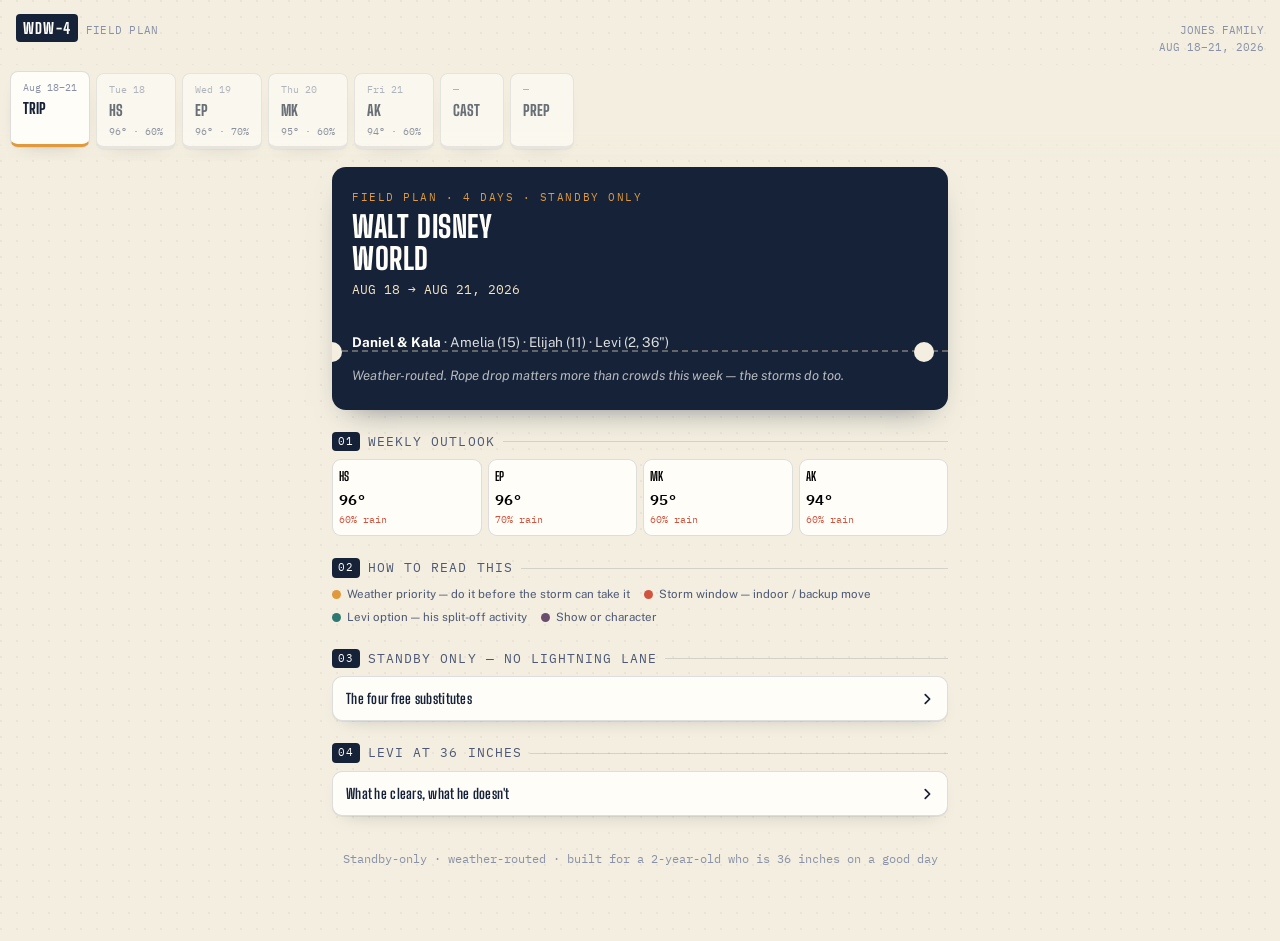
==== wdw-field-plan.html @ c7999f52 "Add Jones family WDW field plan page Standalone, weather-routed touring guide for the Aug 18-21 trip" ====
<!DOCTYPE html>
<html lang="en">
<head>
<meta charset="UTF-8">
<meta name="viewport" content="width=device-width, initial-scale=1.0">
<title>Jones Family · WDW Field Plan</title>
<link rel="preconnect" href="https://fonts.googleapis.com">
<link rel="preconnect" href="https://fonts.gstatic.com" crossorigin>
<link href="https://fonts.googleapis.com/css2?family=Big+Shoulders+Display:wght@600;700;800&family=Public+Sans:wght@400;500;600;700&family=IBM+Plex+Mono:wght@400;500;600&display=swap" rel="stylesheet">
<style>
  :root{
    --ink:#152238;
    --ink-soft:#4C5876;
    --ink-faint:#8891A8;
    --paper:#F3EEDF;
    --paper-card:#FFFDF8;
    --paper-deep:#E9E1CC;
    --line: rgba(21,34,56,0.14);
    --gold:#E0993D;
    --gold-soft:#F6E4C2;
    --coral:#D0533D;
    --coral-soft:#F5DAD2;
    --teal:#2E7873;
    --teal-soft:#D7E8E4;
    --plum:#6A4C6E;
    --plum-soft:#E7DCE7;
    --radius: 10px;
    --shadow: 0 1px 0 rgba(21,34,56,0.06), 0 8px 20px -14px rgba(21,34,56,0.35);
  }
  *{box-sizing:border-box;}
  html{-webkit-text-size-adjust:100%;}
  body{
    margin:0;
    background:
      radial-gradient(circle at 1px 1px, rgba(21,34,56,0.05) 1px, transparent 0) 0 0/16px 16px,
      var(--paper);
    color:var(--ink);
    font-family:'Public Sans', system-ui, sans-serif;
    line-height:1.5;
    padding-bottom:64px;
  }
  h1,h2,h3,.display{
    font-family:'Big Shoulders Display', system-ui, sans-serif;
    text-transform:uppercase;
    letter-spacing:0.02em;
    font-weight:800;
    color:var(--ink);
    margin:0;
  }
  .mono{ font-family:'IBM Plex Mono', ui-monospace, monospace; }
  a{ color:inherit; }
  button{ font-family:inherit; }
  ::selection{ background:var(--gold-soft); }
  :focus-visible{ outline:3px solid var(--gold); outline-offset:2px; }

  /* ── Top bar / brand ─────────────────────────────────────────── */
  .topbar{
    padding:14px 16px 10px;
    display:flex;
    align-items:baseline;
    justify-content:space-between;
    gap:8px;
  }
  .brand{ display:flex; align-items:baseline; gap:8px; }
  .brand .mark{
    font-family:'Big Shoulders Display';
    font-weight:800;
    font-size:15px;
    letter-spacing:0.08em;
    background:var(--ink);
    color:var(--paper-card);
    padding:3px 7px 2px;
    border-radius:4px;
  }
  .brand .sub{ font-size:11px; color:var(--ink-faint); font-family:'IBM Plex Mono'; letter-spacing:0.02em;}
  .clock{ font-family:'IBM Plex Mono'; font-size:11px; color:var(--ink-faint); text-align:right; }

  /* ── Day tab nav ──────────────────────────────────────────────── */
  nav.tabs{
    position:sticky; top:0; z-index:40;
    display:flex; gap:6px; overflow-x:auto;
    padding:8px 10px 12px;
    background:linear-gradient(var(--paper) 70%, transparent);
    -ms-overflow-style:none; scrollbar-width:none;
  }
  nav.tabs::-webkit-scrollbar{ display:none; }
  .stub{
    flex:0 0 auto;
    display:flex; flex-direction:column; align-items:flex-start; gap:2px;
    padding:8px 12px 7px;
    background:var(--paper-card);
    border:1px solid var(--line);
    border-bottom:3px solid var(--line);
    border-radius:8px;
    cursor:pointer;
    min-width:64px;
    box-shadow:var(--shadow);
    transition:transform .15s ease, border-color .15s ease;
  }
  .stub .d{ font-family:'IBM Plex Mono'; font-size:10px; color:var(--ink-faint); }
  .stub .p{ font-family:'Big Shoulders Display'; font-weight:800; font-size:15px; letter-spacing:0.01em; }
  .stub[data-active="true"]{ border-bottom-color:var(--gold); transform:translateY(-2px); }
  .stub[data-active="true"] .p{ color:var(--ink); }
  .stub:not([data-active="true"]){ opacity:0.62; }
  .stub .tempchip{ font-family:'IBM Plex Mono'; font-size:9.5px; color:var(--ink-soft); margin-top:1px;}

  main{ max-width:640px; margin:0 auto; padding:0 12px; }

  /* ── Trip pass (overview hero) ───────────────────────────────── */
  .pass{
    position:relative;
    background:var(--ink);
    color:var(--paper-card);
    border-radius:14px;
    padding:22px 20px 24px;
    margin:6px 0 18px;
    overflow:hidden;
    box-shadow:0 14px 30px -18px rgba(21,34,56,0.6);
  }
  .pass::before{
    content:"";
    position:absolute; left:0; right:0; bottom:58px;
    border-top:2px dashed rgba(246,228,194,0.35);
  }
  .pass::after{
    content:"";
    position:absolute; left:-10px; bottom:48px; width:20px; height:20px;
    background:var(--paper); border-radius:50%;
    box-shadow: 592px 0 0 var(--paper);
  }
  .pass .eyebrow{ font-family:'IBM Plex Mono'; font-size:11px; letter-spacing:0.14em; color:var(--gold); margin-bottom:6px;}
  .pass h1{ color:var(--paper-card); font-size:30px; line-height:1.05; }
  .pass .dates{ font-family:'IBM Plex Mono'; color:var(--gold-soft); font-size:13px; margin-top:6px;}
  .pass .party{ margin-top:16px; padding-top:16px; font-size:13.5px; color:rgba(255,253,248,0.86); }
  .pass .party b{ color:var(--paper-card); }
  .pass .tagline{ margin-top:14px; font-size:13px; color:rgba(255,253,248,0.7); font-style:italic; }

  /* ── Weekly outlook strip ────────────────────────────────────── */
  .outlook{ display:grid; grid-template-columns:repeat(4,1fr); gap:6px; margin-bottom:20px; }
  .outlook button{
    background:var(--paper-card); border:1px solid var(--line); border-radius:9px;
    padding:9px 6px; text-align:left; cursor:pointer;
  }
  .outlook .p{ font-family:'Big Shoulders Display'; font-weight:700; font-size:12.5px;}
  .outlook .t{ font-family:'IBM Plex Mono'; font-size:15px; font-weight:600; margin-top:3px;}
  .outlook .r{ font-family:'IBM Plex Mono'; font-size:10px; color:var(--coral); margin-top:1px;}

  /* ── Section headers ─────────────────────────────────────────── */
  .section-title{
    display:flex; align-items:center; gap:8px;
    font-size:13px; letter-spacing:0.08em; color:var(--ink-soft);
    margin:22px 0 8px; font-family:'IBM Plex Mono'; text-transform:uppercase;
  }
  .section-title .idx{ background:var(--ink); color:var(--paper-card); border-radius:4px; padding:2px 6px; font-size:10.5px; }
  .section-title::after{ content:""; flex:1; border-top:1px solid var(--line); }

  /* ── Legend ───────────────────────────────────────────────────── */
  .legend{ display:flex; flex-wrap:wrap; gap:6px 14px; margin-bottom:6px; }
  .legend .item{ display:flex; align-items:center; gap:6px; font-size:11.5px; color:var(--ink-soft); }
  .legend .dot{ width:9px; height:9px; border-radius:50%; flex:0 0 auto; }

  /* ── Conditions board (signature element) ────────────────────── */
  .board{
    background:var(--ink);
    color:var(--paper-card);
    border-radius:12px;
    padding:14px 16px 16px;
    margin-bottom:18px;
    position:relative;
  }
  .board .tag{
    position:absolute; top:-9px; left:14px;
    background:var(--gold); color:var(--ink);
    font-family:'IBM Plex Mono'; font-size:10px; font-weight:600;
    padding:2px 8px; border-radius:4px; letter-spacing:0.06em;
  }
  .board-grid{ display:grid; grid-template-columns:repeat(2,1fr); gap:10px 14px; margin-top:8px;}
  .board-grid .cell .k{ font-family:'IBM Plex Mono'; font-size:9.5px; color:rgba(246,228,194,0.65); letter-spacing:0.08em; text-transform:uppercase;}
  .board-grid .cell .v{ font-family:'IBM Plex Mono'; font-size:16px; font-weight:600; margin-top:2px; color:var(--paper-card);}
  .board-note{ margin-top:12px; padding-top:10px; border-top:1px dashed rgba(246,228,194,0.25); font-size:12.5px; color:rgba(255,253,248,0.82); line-height:1.5;}
  .board-note b{ color:var(--gold-soft); }

  /* ── Timeline ─────────────────────────────────────────────────── */
  .timeline{ position:relative; padding-left:20px; margin-bottom:8px; }
  .timeline::before{ content:""; position:absolute; left:5px; top:6px; bottom:6px; width:2px; background:var(--line); }
  .tl-item{ position:relative; margin-bottom:10px; }
  .tl-item::before{
    content:""; position:absolute; left:-20px; top:14px; width:9px; height:9px;
    border-radius:50%; background:var(--paper-card); border:2px solid var(--ink-faint);
  }
  .tl-item[data-tag="weather"]::before{ border-color:var(--gold); }
  .tl-item[data-tag="storm"]::before{ border-color:var(--coral); }
  .tl-item[data-tag="levi"]::before{ border-color:var(--teal); }
  .tl-item[data-tag="show"]::before{ border-color:var(--plum); }

  details.card{
    background:var(--paper-card); border:1px solid var(--line); border-radius:10px;
    box-shadow:var(--shadow);
  }
  details.card summary{
    list-style:none; cursor:pointer; padding:10px 12px;
    display:flex; align-items:flex-start; gap:10px;
  }
  details.card summary::-webkit-details-marker{ display:none; }
  .tl-time{ font-family:'IBM Plex Mono'; font-size:12px; font-weight:600; color:var(--ink-soft); flex:0 0 auto; padding-top:1px; min-width:46px;}
  .tl-body{ flex:1; min-width:0; }
  .tl-title{ font-size:14px; font-weight:700; color:var(--ink); }
  .tl-tags{ display:flex; gap:5px; margin-top:5px; flex-wrap:wrap; }
  .chip{
    font-family:'IBM Plex Mono'; font-size:9.5px; letter-spacing:0.03em;
    padding:2px 6px; border-radius:4px; font-weight:600; white-space:nowrap;
  }
  .chip.weather{ background:var(--gold-soft); color:#8A5A16; }
  .chip.storm{ background:var(--coral-soft); color:#8C3423; }
  .chip.levi{ background:var(--teal-soft); color:#1D4E4A; }
  .chip.show{ background:var(--plum-soft); color:#4A354D; }
  .chip.meal{ background:var(--paper-deep); color:var(--ink-soft); }
  .chip.break{ background:var(--ink); color:var(--paper-card); }
  .chevron{ flex:0 0 auto; color:var(--ink-faint); transition:transform .18s ease; margin-top:2px;}
  details[open] .chevron{ transform:rotate(90deg); }
  .tl-detail{ padding:0 14px 14px 68px; font-size:13px; color:var(--ink-soft); line-height:1.55; }
  .tl-detail b{ color:var(--ink); }

  /* ── Accordion (reference sections) ──────────────────────────── */
  details.folder{
    background:var(--paper-card); border:1px solid var(--line); border-radius:10px;
    margin-bottom:8px; box-shadow:var(--shadow);
  }
  details.folder > summary{
    list-style:none; cursor:pointer; padding:11px 13px;
    display:flex; align-items:center; justify-content:space-between; gap:8px;
    font-family:'Big Shoulders Display'; font-weight:700; font-size:14px; letter-spacing:0.02em;
  }
  details.folder > summary::-webkit-details-marker{ display:none; }
  details.folder .inner{ padding:0 14px 14px; font-size:13px; color:var(--ink-soft); }
  details.folder .inner p{ margin:0 0 8px; }
  details.folder .inner ul{ margin:0 0 4px; padding-left:18px; }
  details.folder .inner li{ margin-bottom:6px; }
  details.folder .inner li b{ color:var(--ink); }

  .row-card{
    border-top:1px solid var(--line); padding:9px 0; font-size:13px;
  }
  .row-card:first-child{ border-top:none; padding-top:2px; }
  .row-card .k{ font-family:'IBM Plex Mono'; font-size:10.5px; color:var(--ink-faint); text-transform:uppercase; letter-spacing:0.04em;}
  .row-card .v{ margin-top:2px; color:var(--ink-soft); line-height:1.5;}
  .row-card .v b{ color:var(--ink); }

  /* ── Ride priority pills ─────────────────────────────────────── */
  .pill-list{ display:flex; flex-direction:column; gap:6px; }
  .pill{
    display:flex; gap:8px; align-items:flex-start;
    background:var(--paper); border-radius:8px; padding:8px 10px; font-size:12.5px; color:var(--ink-soft);
  }
  .pill .num{ font-family:'IBM Plex Mono'; font-weight:700; color:var(--ink-faint); }
  .pill b{ color:var(--ink); }

  /* ── Buttons / misc ──────────────────────────────────────────── */
  .btn-reset{
    font-family:'IBM Plex Mono'; font-size:11px; color:var(--ink-soft);
    background:none; border:1px solid var(--line); border-radius:6px; padding:5px 9px; cursor:pointer;
  }
  .btn-reset:hover{ border-color:var(--ink-faint); }

  /* ── Packing checklist ───────────────────────────────────────── */
  .pack-cat{ margin-bottom:14px; }
  .pack-cat h3{ font-size:13px; color:var(--ink-soft); font-weight:700; letter-spacing:0.03em; margin-bottom:6px; }
  .pack-item{
    display:flex; align-items:flex-start; gap:10px; padding:8px 4px;
    border-bottom:1px solid var(--line); cursor:pointer; user-select:none;
  }
  .pack-item:last-child{ border-bottom:none; }
  .pack-item .box{
    flex:0 0 auto; width:19px; height:19px; border-radius:5px; margin-top:1px;
    border:2px solid var(--ink-faint); display:flex; align-items:center; justify-content:center;
    transition:background .15s ease, border-color .15s ease, transform .15s ease;
  }
  .pack-item.checked .box{ background:var(--teal); border-color:var(--teal); transform:scale(1.05); }
  .pack-item .box svg{ opacity:0; transform:scale(0.5); transition:opacity .12s ease, transform .12s ease; }
  .pack-item.checked .box svg{ opacity:1; transform:scale(1); }
  .pack-item .label{ font-size:13.5px; color:var(--ink-soft); line-height:1.4; }
  .pack-item.checked .label{ color:var(--ink-faint); text-decoration:line-through; }
  .pack-progress{
    display:flex; align-items:center; justify-content:space-between;
    margin-bottom:14px; font-family:'IBM Plex Mono'; font-size:11.5px; color:var(--ink-soft);
  }
  .bar{ flex:1; height:6px; background:var(--paper-deep); border-radius:3px; margin:0 10px; overflow:hidden;}
  .bar > i{ display:block; height:100%; background:var(--teal); transition:width .3s ease; }

  /* height chart */
  .hgrid{ display:flex; flex-direction:column; gap:6px; margin-bottom:6px; }
  .hrow{ display:flex; gap:10px; align-items:flex-start; background:var(--paper); border-radius:8px; padding:8px 10px; }
  .hrow .h{ font-family:'IBM Plex Mono'; font-weight:700; font-size:13px; color:var(--ink); min-width:34px; }
  .hrow.clear .h{ color:var(--teal); }
  .hrow .r{ font-size:12px; color:var(--ink-soft); line-height:1.5; }

  footer{ text-align:center; padding:26px 20px 10px; color:var(--ink-faint); font-size:11.5px; font-family:'IBM Plex Mono'; }

  @media (prefers-reduced-motion: reduce){
    *{ animation-duration:0.01ms !important; transition-duration:0.01ms !important; }
  }
  .fade-in{ animation:fadeIn .35s ease both; }
  @keyframes fadeIn{ from{opacity:0; transform:translateY(6px);} to{opacity:1; transform:translateY(0);} }
</style>
</head>
<body>

<div class="topbar">
  <div class="brand">
    <span class="mark">WDW-4</span>
    <span class="sub">FIELD PLAN</span>
  </div>
  <div class="clock">JONES FAMILY<br>AUG 18–21, 2026</div>
</div>

<nav class="tabs" id="tabs"></nav>

<main id="main"></main>

<footer>Standby-only · weather-routed · built for a 2-year-old who is 36 inches on a good day</footer>

<script>
/* ══════════════════════════════════════════════════════════════════════
   ICONS
   ══════════════════════════════════════════════════════════════════════ */
const ICON = {
  check: `<svg width="12" height="12" viewBox="0 0 12 12" fill="none"><path d="M2 6.2L4.8 9L10 3" stroke="#FFFDF8" stroke-width="2" stroke-linecap="round" stroke-linejoin="round"/></svg>`,
  chev: `<svg width="14" height="14" viewBox="0 0 16 16" fill="none"><path d="M6 3l5 5-5 5" stroke="currentColor" stroke-width="2" stroke-linecap="round" stroke-linejoin="round"/></svg>`,
  plus: `<svg width="14" height="14" viewBox="0 0 16 16" fill="none"><path d="M8 3v10M3 8h10" stroke="currentColor" stroke-width="2" stroke-linecap="round"/></svg>`,
};

/* ══════════════════════════════════════════════════════════════════════
   DATA
   ══════════════════════════════════════════════════════════════════════ */
const DAYS = [
  {
    key:"tue", park:"Hollywood Studios", date:"Tue Aug 18", short:"HS",
    high:96, rain:60, stormNote:"Storms likely after 11 AM", eveningNote:"Storms likely before 11 PM — Fantasmic! at real risk",
    gates:"8:30 Early Entry · 9:00 Open", closeShow:"WWoA 9:00 PM · Fantasmic (late) 10:30 PM",
    boardNote:"Slinky Dog Dash is the only major ride here that closes for lightning. Rise of the Resistance is indoor and can wait. That's why the order below is inverted from the usual advice.",
    timeline:[
      {t:"7:45", title:"Depart for the park", tag:"logistics", d:"Target arrival 8:15. Sunscreen on Levi, stroller rain cover ON, ponchos ×5, frozen water bottles, portable charger."},
      {t:"8:30", title:"Rope drop: Slinky Dog Dash", tag:"weather", d:"<b>Weather priority.</b> The only major HS ride that closes for lightning, and storms start at 11. Bank it first. 38\" req — Levi is 36\", so Rider Switch."},
      {t:"9:00", title:"Rise of the Resistance", tag:"show", d:"Fully indoor, storm-proof — exactly why it's second today, not first. Levi crew: Buzz Lightyear meet near the Toy Story Land entrance, then Toy Story Mania (no height req, Levi rides)."},
      {t:"9:45", title:"Millennium Falcon: Smugglers Run", tag:"show", d:"Indoor, whole family, interactive. Rider Switch as needed."},
      {t:"10:30", title:"Last dry window — go outdoors", tag:"weather", d:"Alien Swirling Saucers for Levi (32\" — he clears it). Toy Story Land photos, Galaxy's Edge walk. Do the outdoor things now, before 11."},
      {t:"11:00", title:"Storm window opens — move indoors", tag:"storm", d:"Mickey & Minnie's Runaway Railway (indoor, no height req, great for Levi). Lunch at Docking Bay 7 — indoor A/C. Not Woody's Lunch Box, which is outdoor seating only."},
      {t:"12:15", title:"Tower of Terror or Star Tours", tag:"show", d:"Both fully indoor and storm-proof. 40\" req on Tower — Rider Switch for Levi."},
      {t:"12:45", title:"Midday break", tag:"break", d:"Resort, A/C, nap for Levi. Lands squarely in the storm peak and the ~108°F heat index window. Not optional."},
      {t:"3:00", title:"Frozen Sing-Along Celebration", tag:"show", d:"Indoor theater, 30 min, A/C. Perfect re-entry whether it's pouring or blazing."},
      {t:"3:40", title:"Walk to Sunset Boulevard", tag:"logistics", d:"Everything from here to Fantasmic lives on one street. No more backtracking today."},
      {t:"4:00", title:"Beauty and the Beast — Live on Stage", tag:"show", d:"Theater of the Stars, standby entrance on the right before Tower of Terror. 25 min, Broadway-scale. Arrive 15–20 min early for the covered lower level. <b>Open-air venue — cancels for weather</b>, doesn't run every day. Check app; Frozen Sing-Along is the backup."},
      {t:"4:30", title:"Tower of Terror + Rock 'n' Roller Coaster", tag:"show", d:"Sunset Blvd cluster, since you're standing on it. Levi crew: Red Carpet Dreams (Sorcerer Mickey & Minnie) or the Disney Jr. Zone."},
      {t:"5:30", title:"Disney Jr. Mickey Mouse Clubhouse Live!", tag:"levi", d:"Indoor, built for preschoolers. Seated and interactive, not a photo line — Levi's best character value of the whole trip."},
      {t:"6:15", title:"Dinner", tag:"meal", d:"ABC Commissary or Backlot Express — real indoor seating, broad menus."},
      {t:"7:10", title:"Disney Villains: Unfairly Ever After", tag:"show", d:"Sunset Showcase, past Rock 'n' Roller Coaster. 15–18 min, indoor, A/C, does NOT close for weather. Cruella, Hook, Maleficent live. Queue is open-air though — little shade. Not really a Levi show; dark and dramatic. One adult may walk him on Sunset Blvd instead."},
      {t:"7:30", title:"Free time / re-rides", tag:"logistics", d:"Sunset Blvd or back to Toy Story Land. If a storm passed through earlier, this is often the shortest wait window of the day."},
      {t:"8:35", title:"Stake out Chinese Theatre spot", tag:"logistics", d:"Hollywood Boulevard, in front of the facade. Disney Movie Magic, a shorter companion piece, often plays ~8:40 — if it's running, that's two shows for one wait."},
      {t:"9:00", title:"Wonderful World of Animation", tag:"show", d:"12-minute projection show across the Chinese Theatre facade — 90+ years of Disney and Pixar animation, opens and closes with Mickey. Disney schedules this slot as the alternative to catching the first Fantasmic show — that's the strategy tonight."},
      {t:"9:15", title:"Downtime on Hollywood Blvd", tag:"logistics", d:"Snack, restroom break, easy pace before the late show."},
      {t:"10:00", title:"Walk to the amphitheater", tag:"logistics", d:"Hollywood Hills Amphitheater. Find seats — center sections, a few rows back."},
      {t:"10:30", title:"Fantasmic! — late show", tag:"storm", d:"<b>Confirm this is actually on the schedule</b> when you check the app that morning — second Fantasmic shows have generally run Friday/Saturday only this time of year, and the 18th is a Tuesday. If only one show runs tonight, it's most likely at 9:00, overlapping WWoA — pick one if so. Villain scenes are dark and loud — hold Levi close. A 10:30 show puts you exiting past 11 PM."},
    ],
    rideBig:["Rise of the Resistance — the crown jewel, indoor","Slinky Dog Dash — 38\", go at rope drop","Tower of Terror — 40\", randomized drops","Rock 'n' Roller Coaster (Muppets) — 48\", inversions","Millennium Falcon — whole family, interactive"],
    rideLevi:["Runaway Railway — no height req, trackless","Toy Story Mania — no height req, shooting game","Alien Swirling Saucers — 32\", he clears it","Disney Jr. Live — built for preschoolers","Frozen Sing-Along — A/C, songs, all ages"],
    dining:[
      {meal:"Lunch",place:"Docking Bay 7",note:"Fried chicken Tip Yip — indoor A/C, storm-safe",price:"$13–18"},
      {meal:"Snack",place:"Ronto Roasters",note:"Ronto Wrap, warm pork in pita",price:"$10–12"},
      {meal:"Dinner",place:"ABC Commissary",note:"Buffalo chicken grilled cheese, tacos — indoor",price:"$11–16"},
    ],
    leviSplit:[
      {when:"8:30–9:00",big:"Slinky Dog Dash",levi:"Buzz Lightyear meet, Toy Story Land entrance — shortest wait of the day right now"},
      {when:"9:00–9:45",big:"Rise of the Resistance",levi:"Woody & Jessie, then Toy Story Mania — he rides this one himself"},
      {when:"12:15–12:45",big:"Tower of Terror",levi:"Red Carpet Dreams — Sorcerer Mickey & Minnie, indoor storm shelter"},
      {when:"5:30–6:15",big:"Free time / re-rides",levi:"Disney Jr. Live! — don't skip this one"},
    ],
    show:{name:"Wonderful World of Animation (9:00) + Fantasmic! late show (10:30)",loc:"Chinese Theatre facade, then Hollywood Hills Amphitheater off Sunset Blvd",detail:"WWoA: 12-minute projection show, no wait, arrive ~8:35. Fantasmic: 29-minute spectacular — water screens, boats, fireworks. Center sections, a few rows back. Some villain scenes are dark and loud — hold Levi close.",risk:"Confirm the 10:30 show is actually scheduled — second Fantasmic performances have generally run Friday/Saturday only this time of year, and the 18th is a Tuesday. If only one show runs, it's likely 9:00, overlapping WWoA."},
    indoor:["Rise of the Resistance, Tower of Terror, Rock 'n' Roller Coaster, Millennium Falcon, Runaway Railway, Toy Story Mania, Star Tours — all fully indoor","Frozen Sing-Along, Disney Jr. Live, Walt Disney Presents, Disney Villains: Unfairly Ever After — seated, A/C shows that don't cancel for weather","Docking Bay 7 and ABC Commissary have real indoor seating; Woody's Lunch Box and Ronto Roasters are outdoor only","What you lose: Slinky Dog Dash — which is exactly why it's first at rope drop"],
  },
  {
    key:"wed", park:"Epcot", date:"Wed Aug 19", short:"EP",
    high:96, rain:70, stormNote:"Storms likely after 8 AM — earliest onset of the week", eveningNote:"Storms mainly before 8 PM — decent odds Luminous runs",
    gates:"8:30 Early Entry · 9:00 Open", closeShow:"Luminous ~9:00 PM",
    boardNote:"Epcot is the best rain park at Disney World. Test Track is essentially the only ride that closes for lightning — everything else, including Guardians, keeps running.",
    timeline:[
      {t:"7:45", title:"Depart for Epcot", tag:"logistics", d:"Highest rain chance of the week (70%) and the earliest storm onset (8 AM). Check radar before you leave."},
      {t:"8:30", title:"Rope drop: Test Track", tag:"weather", d:"<b>Weather priority.</b> Nearly the only Epcot ride that closes for lightning, and storms can start at 8. Save it for later and you'll probably lose it. 40\" req — Rider Switch."},
      {t:"9:00", title:"Guardians of the Galaxy: Cosmic Rewind", tag:"show", d:"Indoor and storm-proof — why it's second. Standby only, so don't let it slip past 9:15; this is the one Epcot line that climbs steeply once the park fills. 42\" req, Rider Switch."},
      {t:"9:45", title:"Remy's Ratatouille Adventure", tag:"levi", d:"Indoor, no height req — Levi rides. Via the International Gateway path."},
      {t:"10:30", title:"Frozen Ever After", tag:"levi", d:"Norway Pavilion, indoor, no height req. Levi's must-do — lines build fast."},
      {t:"11:15", title:"Soarin' + Living with the Land", tag:"show", d:"Both in The Land pavilion — you're already sheltered. Soarin' is 40\", Rider Switch. Living with the Land is a usual walk-on."},
      {t:"12:00", title:"Lunch: Sunshine Seasons", tag:"meal", d:"Inside The Land pavilion. Indoor, A/C, best variety at Epcot, and you're already standing in it."},
      {t:"12:45", title:"Midday break", tag:"break", d:"Resort, A/C, nap for Levi."},
      {t:"3:00", title:"Storm-proof indoor circuit", tag:"storm", d:"The Seas with Nemo → Turtle Talk with Crush (Levi talks to Crush!) → Spaceship Earth → Figment. All indoor, low wait, A/C."},
      {t:"4:30", title:"World Showcase, played indoors", tag:"storm", d:"Mexico is a full indoor pyramid — genuine rain sanctuary. China, American Adventure and France pavilion films are each a seated, A/C 15–20 minutes. <b>Amelia:</b> Belle meets at the France pavilion, in her blue village dress — check app for times."},
      {t:"6:00", title:"Dinner", tag:"meal", d:"Regal Eagle Smokehouse (American Adventure) or Connections Eatery — both indoor A/C."},
      {t:"7:00", title:"Finish World Showcase", tag:"logistics", d:"Japan Pavilion kakigori (shaved ice) — the best hot-weather treat at Epcot. Storms should be clearing by now."},
      {t:"8:35", title:"Stake out Luminous spot", tag:"show", d:"Lagoon railing — only 20–25 min needed, the lagoon spreads crowds out. Best spots: between the two gift shops at the World Showcase entrance, Japan Pavilion waterfront, or the UK/France bridge."},
      {t:"9:00", title:"Luminous: The Symphony of Us", tag:"show", d:"Fireworks, fountains, lasers over the lagoon. Decent odds tonight — storms forecast mainly before 8 PM."},
    ],
    rideBig:["Guardians of the Galaxy: Cosmic Rewind — 42\", indoor coaster","Test Track — 40\", design & race your car","Soarin' — 40\", gentle and stunning"],
    rideLevi:["Remy's Ratatouille Adventure — no height req","Frozen Ever After — no height req, his must-do","Gran Fiesta Tour (Mexico) — slow boat, no height req","Spaceship Earth — slow, A/C, great reset ride","Turtle Talk with Crush — he gets to talk to Crush"],
    dining:[
      {meal:"Lunch",place:"Sunshine Seasons",note:"Rotisserie chicken, grain bowls, sushi — indoor A/C",price:"$11–16"},
      {meal:"Snack",place:"Les Halles Boulangerie",note:"Croissants, eclairs (France)",price:"$4–10"},
      {meal:"Dinner",place:"Regal Eagle Smokehouse",note:"BBQ, indoor A/C seating",price:"$13–18"},
      {meal:"Treat",place:"Japan Pavilion stand",note:"Kakigori shaved ice",price:"$6–8"},
    ],
    leviSplit:[
      {when:"8:30–9:45",big:"Test Track, then Guardians",levi:"Mickey & Friends at CommuniCore Hall — indoor, only if wait is under 20 min"},
      {when:"Rest of day",big:"Rides, World Showcase, food",levi:"Skip the rest — Epcot's character strength is princesses in the pavilions. Turtle Talk and Gran Fiesta Tour do more for him than a line."},
    ],
    show:{name:"Luminous: The Symphony of Us",loc:"World Showcase Lagoon",detail:"Fireworks, fountains, lasers, original score. Best spot is the lagoon railing between the two gift shops at the World Showcase entrance. Only 20–25 min early needed — lagoon is large, crowd spreads out much more than Magic Kingdom.",risk:"Moderate — storms forecast mainly before 8 PM, so odds favor a clean show."},
    indoor:["Guardians, Soarin', Frozen Ever After, Remy's, Spaceship Earth, Living with the Land, The Seas with Nemo, Gran Fiesta Tour — all storm-proof","The pavilion films (Impressions de France, Canada Far and Wide, Reflections of China, American Adventure) are 15–20 min, seated, A/C, rarely a wait","Turtle Talk with Crush is the single best indoor thing for a toddler here","Mexico's entire pavilion is indoors — boat ride, shops, restaurants under one roof","What you lose: Test Track — which is why it's first at rope drop"],
  },
  {
    key:"thu", park:"Magic Kingdom", date:"Thu Aug 20", short:"MK",
    high:95, rain:60, stormNote:"Storms likely after 2 PM — driest morning of the trip", eveningNote:"Storms mainly before 8 PM — good odds for fireworks",
    gates:"8:30 Early Entry · 9:00 Open", closeShow:"Happily Ever After 9:00 PM",
    boardNote:"Magic Kingdom loses more rides to lightning than any other park — about 7. Lucky alignment: this is also your driest morning. Front-load every outdoor ride before 2 PM.",
    timeline:[
      {t:"7:15", title:"Depart — earliest day", tag:"logistics", d:"Sneakers on Levi — Disney measures with shoes on, and Barnstormer is 35\" with only 1\" of margin for him. Grab free earplugs at City Hall on the way in."},
      {t:"8:30", title:"Seven Dwarfs Mine Train, then Peter Pan", tag:"weather", d:"Longest line in the park AND outdoor (closes in lightning) — highest-value 15 minutes of the trip. 38\" req, Rider Switch for Levi. Peter Pan immediately after saves 40–70 min later."},
      {t:"9:00", title:"Dumbo + The Barnstormer", tag:"weather", d:"At 36\", Levi clears Barnstormer — his first real roller coaster. Both close in lightning, so bank them now before the window shuts."},
      {t:"9:40", title:"Tiana's Bayou Adventure", tag:"weather", d:"Outdoor drop, frequently closes in storms. Do it dry."},
      {t:"10:20", title:"Big Thunder + Jungle Cruise", tag:"show", d:"40\" on Big Thunder — confirm it's operating. Jungle Cruise is whole-family, no height req."},
      {t:"11:10", title:"TRON + Space Mountain", tag:"show", d:"TRON rule: check the posted wait at 11. Under 40 min, ride now. Higher, defer to the post-storm window around 6:30 PM. 48\"/44\" — Rider Switch both."},
      {t:"12:10", title:"Lunch: Columbia Harbour House", tag:"meal", d:"Liberty Square — go upstairs. Indoor A/C, big windows, best counter service in the park."},
      {t:"12:45", title:"Midday break", tag:"break", d:"Resort, pool, nap. Note: the 3 PM parade may run as a Rainy Day Cavalcade — check the app before rushing back."},
      {t:"3:00", title:"Festival of Fantasy Parade", tag:"show", d:"Zero-queue character value — Mickey and friends for Levi, plus Belle, Rapunzel and Merida for Amelia, all in one pass. If it satisfies her, you've saved 90 minutes of princess lines."},
      {t:"3:30", title:"Storm window: indoor circuit", tag:"storm", d:"Haunted Mansion → Pirates → small world → Winnie the Pooh → Little Mermaid. All indoor, no height req — Levi rides all five. <b>Amelia:</b> Merida is at the Enchanted Glade Gazebo, Liberty Square, 2 min from Haunted Mansion — NOT Fairytale Garden, she moved. <b>Levi:</b> The Thotful Spot — Pooh and Tigger together, next door."},
      {t:"5:30", title:"Dinner", tag:"meal", d:"Cosmic Ray's Starlight Cafe (Tomorrowland, indoor) or Pinocchio Village Haus (Fantasyland, indoor)."},
      {t:"6:30", title:"Post-storm gold window", tag:"storm", d:"Waits crater once the rain clears. Best time to re-ride or finally catch TRON if you deferred it."},
      {t:"7:30", title:"Ice cream, then claim your spot", tag:"levi", d:"Plaza Ice Cream Parlor on Main Street, then into the Hub in front of Cinderella Castle."},
      {t:"9:00", title:"Happily Ever After", tag:"show", d:"The Hub for the full projection experience. Earplugs on Levi — finale exceeds 120 dB. Easier-exit option: near the train station at the park's front. Exit fast via Tomorrowland or Adventureland side paths."},
    ],
    rideBig:["Seven Dwarfs Mine Train — 38\", rope drop essential","TRON Lightcycle/Run — 48\", the tricky one without a pass","Space Mountain — 44\", classic","Big Thunder Mountain — 40\", if operating"],
    rideLevi:["The Barnstormer — 35\", HE CLEARS THIS, first coaster","Dumbo the Flying Elephant — no height req, his must-do","Peter Pan's Flight — no height req, long lines all day","it's a small world — no height req, calm reset","Winnie the Pooh — no height req","Little Mermaid — no height req","Jungle Cruise — no height req, whole family"],
    dining:[
      {meal:"Lunch",place:"Columbia Harbour House",note:"Clam chowder, lobster roll — go upstairs, indoor A/C",price:"$12–17"},
      {meal:"Dinner",place:"Cosmic Ray's Starlight Cafe",note:"Large indoor seating, huge menu",price:"$11–15"},
      {meal:"Treat",place:"Plaza Ice Cream Parlor",note:"Sundaes on Main Street — pre-fireworks tradition",price:"$6–9"},
    ],
    leviSplit:[
      {when:"8:30–9:00",big:"Seven Dwarfs at Early Entry",levi:"Peter Pan's Flight with the other adult — save meets for the afternoon"},
      {when:"11:10–12:10",big:"TRON + Space Mountain",levi:"Pete's Silly Sideshow — Donald, Daisy, Goofy, Minnie in one building (confirm it's open, has been slated for refurb)"},
      {when:"3:00 PM",big:"Everyone together",levi:"Festival of Fantasy Parade — a dozen characters, zero queue"},
      {when:"3:30–5:00",big:"Indoor storm circuit",levi:"The Thotful Spot — Pooh & Tigger together, right beside the ride you're already riding"},
    ],
    show:{name:"Happily Ever After",loc:"The Hub, in front of Cinderella Castle",detail:"18-minute fireworks + projection spectacular. The Hub gives the full castle-filling view. Arrive 45–60 min early. Foam earplugs free at City Hall — grab them in the morning.",risk:"Low-moderate — driest morning of the trip and storms forecast mainly before 8 PM tonight."},
    indoor:["Haunted Mansion, Pirates, Peter Pan, small world, Winnie the Pooh, Little Mermaid, Space Mountain, Buzz Lightyear — all storm-proof; TRON usually keeps running too","Mickey's PhilharMagic, Enchanted Tales with Belle, Monsters Inc. Laugh Floor, Country Bears, Carousel of Progress — seated indoor shows","Columbia Harbour House (go upstairs), Cosmic Ray's, Pinocchio Village Haus — real indoor A/C seating","What you lose after 2 PM: Seven Dwarfs, Big Thunder, Dumbo, Barnstormer, often Tiana's — all scheduled before 2 for exactly that reason"],
  },
  {
    key:"fri", park:"Animal Kingdom", date:"Fri Aug 21", short:"AK",
    high:94, rain:60, stormNote:"Storms likely — no clear dry window given", eveningNote:"Storms likely into the night",
    gates:"8:30 Early Entry · 9:00 Open", closeShow:"Tree of Life Awakenings at dusk (check close time)",
    boardNote:"Your hardest weather day. No clean dry window, and Animal Kingdom has the thinnest indoor bench of any park. Go in with backups already picked.",
    timeline:[
      {t:"7:15", title:"Depart — check closing time first", tag:"logistics", d:"AK's close varies 6–8 PM in August. Tree of Life Awakenings only runs after dark — if the park closes at 6, you'll miss it and should reshuffle the evening."},
      {t:"8:30", title:"Kilimanjaro Safaris first", tag:"weather", d:"Animals are genuinely active only in the early cool. This is the one thing you can't replicate later. Stroller rolls right through the queue."},
      {t:"9:15", title:"Avatar: Flight of Passage", tag:"weather", d:"Moved to the morning because you're standby-only — the longest line at AK and it climbs all day. 44\" req, Rider Switch. Levi rides Na'vi River Journey this afternoon instead."},
      {t:"10:00", title:"Gorilla Falls Exploration Trail", tag:"levi", d:"Outdoor walking trail, no wait, animals still active."},
      {t:"10:40", title:"Expedition Everest + Kali River Rapids", tag:"weather", d:"The only two AK rides that close for lightning. Do them now. Kali soaks you — today that's a feature."},
      {t:"11:40", title:"Maharajah Jungle Trek", tag:"levi", d:"Tigers, bats, exotic birds. Outdoor trail, no wait, easy pace."},
      {t:"11:45", title:"Lunch: Satu'li Canteen", tag:"meal", d:"Pandora, indoor A/C, customizable bowls. Flame Tree Barbecue is outdoor-only — a poor pick in a downpour."},
      {t:"12:30", title:"Midday break", tag:"break", d:"Resort, A/C, nap for Levi."},
      {t:"3:00", title:"Na'vi River Journey", tag:"storm", d:"Indoor, storm-proof, no height req — Levi rides. Held for the afternoon since Flight of Passage moved to morning."},
      {t:"3:55", title:"Festival of the Lion King", tag:"storm", d:"Harambe Theatre, behind Tusker House toward Pandora. 30-min indoor spectacle, your best storm shelter today. <b>Seat tip:</b> between the warthog and lion sections. Outer queue is uncovered — arrive 15–20 min early for the covered part."},
      {t:"4:50", title:"It's Tough to Be a Bug!", tag:"show", d:"Inside Tree of Life. 8 min, indoor 3D. Some effects may startle young kids — keep Levi close."},
      {t:"5:15", title:"Dinner", tag:"meal", d:"Satu'li Canteen again, or Pizzafari — both indoor A/C."},
      {t:"6:15", title:"Rafiki's Planet Watch + Bluey's Wild World", tag:"levi", d:"Train to indoor Conservation Station. Bluey's Wild World play space — for a 2-year-old, may land harder than any character line all week."},
      {t:"8:00", title:"Tree of Life Awakenings", tag:"show", d:"Discovery Island, in front of the Tree. Runs every 10 min until close — nothing to stake out. Light rain won't stop it. Find animals carved into the trunk with Levi while you wait — there are 325."},
    ],
    rideBig:["Avatar: Flight of Passage — 44\", the standout of the trip","Expedition Everest — 44\", thrilling backward coaster","Kali River Rapids — 38\", soaks you (bring the bag)"],
    rideLevi:["Na'vi River Journey — no height req, calm and beautiful","Kilimanjaro Safaris — no height req, stroller-friendly queue","Gorilla Falls Trail — no wait, free-roaming","Maharajah Jungle Trek — no wait, tigers and birds","Bluey's Wild World — play space, not a queue"],
    dining:[
      {meal:"Lunch",place:"Satu'li Canteen",note:"Customizable bowls — indoor A/C, best food at AK",price:"$14–19"},
      {meal:"Snack",place:"Harambe Market",note:"Grilled corn, chicken skewers — hidden gem",price:"$10–14"},
      {meal:"Dinner",place:"Pizzafari",note:"Indoor A/C, discovery island",price:"$12–16"},
    ],
    leviSplit:[
      {when:"10:40–11:40",big:"Everest + Kali River Rapids",levi:"Adventurers Outpost — Mickey AND Minnie together, indoor, best single character stop of the trip"},
      {when:"6:15–7:30",big:"Already together",levi:"Bluey's Wild World, already on the plan"},
    ],
    show:{name:"Tree of Life Awakenings",loc:"Discovery Island, in front of the Tree",detail:"Multiple 3–4 min projection shows rotate every 10 minutes once dark — no staking out. Just wander over at dusk. Quietest, most serene close of the whole trip.",risk:"Rain-tolerant, but only runs in darkness — confirm the park's closing time isn't earlier than dusk."},
    indoor:["Avatar Flight of Passage and Na'vi River Journey — both fully indoor. Flight of Passage moved to morning for line length; Na'vi is your afternoon storm hold","Festival of the Lion King and It's Tough to Be a Bug — indoor shows, your best shelter here","Rafiki's Planet Watch — an underused rainy-evening asset, indoor Conservation Station","Satu'li Canteen and Pizzafari — indoor A/C; Flame Tree is covered-outdoor only","What you lose: Expedition Everest and Kali River Rapids — both scheduled at 10:40, before the risk window"],
  },
];

const CHAR_LEVI = [
  {who:"Disney Jr.",where:"Hollywood Studios — Mickey Mouse Clubhouse Live! show, plus the Disney Jr. Zone (opened May 2026)",note:"Best character value of the trip. A real interactive show, not a photo line."},
  {who:"Toy Story",where:"Woody & Jessie in Toy Story Land; Buzz near the land entrance, left side, across from Roundup Rodeo BBQ",note:"Toy Story Mania has no height req, so Levi rides it too."},
  {who:"Mickey & Fab 5",where:"HS: Red Carpet Dreams. MK: Pete's Silly Sideshow (Donald, Daisy, Goofy, Minnie). AK: Adventurers Outpost (Mickey AND Minnie together).",note:"Pick two across four days, not eight. Adventurers Outpost is the best single stop — both mice, one line, indoors."},
  {who:"Winnie the Pooh",where:"The Thotful Spot, Magic Kingdom — beside the Pooh ride, across from Mad Tea Party",note:"Pooh and Tigger meet together — one line, two characters."},
  {who:"Cars",where:"Nowhere, currently. Lightning McQueen's Racing Academy closed permanently Oct 2024.",note:"Set expectations with Levi before you go — there's no Cars attraction at WDW right now."},
  {who:"Bonus: Bluey",where:"Bluey's Wild World, inside Conservation Station at Animal Kingdom",note:"Not a formal meet, but a play space — may beat every character line of the week."},
];

const CHAR_FREE = [
  "Donald & Daisy on the balcony by the restrooms near the Hollywood Studios entrance — wave and photo from the ground, zero queue.",
  "Festival of Fantasy Parade, Magic Kingdom ~3 PM — a dozen characters including Belle, Rapunzel and Merida, for the price of sitting on a curb.",
  "Roaming characters — listed in the app under Character Appearances. Almost never have real lines because most guests don't know to look.",
];

const CHAR_AMELIA = [
  {who:"Rapunzel",where:"Tuesday, Hollywood Studios",note:"As of mid-May 2026 she greets at Hollywood Studios — genuinely new. Moves into Off the Page inside The Magic of Disney Animation when it opens. Backup: Princess Fairytale Hall, Thursday, MK."},
  {who:"Belle",where:"Tuesday: lead in Beauty and the Beast, 4 PM. Wednesday: France Pavilion, Epcot.",note:"At France she's in her blue village dress, not the gold gown."},
  {who:"Merida",where:"Thursday, Magic Kingdom — Enchanted Glade Gazebo, Liberty Square",note:"She moved in 2026 — no longer at Fairytale Garden (that's Mirabel now). Rare character, limited hours — confirm in app."},
];

const HEIGHTS = [
  {h:"No req", clear:true, r:"Runaway Railway, Toy Story Mania, Frozen Ever After, Remy's, Dumbo, Peter Pan, small world, Pooh, Little Mermaid, Kilimanjaro Safaris, Na'vi River Journey, Jungle Cruise, Haunted Mansion, Spaceship Earth"},
  {h:'32"', clear:true, r:"Alien Swirling Saucers (HS)"},
  {h:'35"', clear:true, r:"The Barnstormer (MK) — Levi clears this by 1\". His first coaster."},
  {h:'38"', clear:false, r:"Seven Dwarfs Mine Train, Slinky Dog Dash, Kali River Rapids — Levi is 2\" short. Rider Switch on all three."},
  {h:'40"', clear:false, r:"Test Track, Soarin', Tower of Terror, Big Thunder, Tiana's Bayou Adventure"},
  {h:'42"', clear:false, r:"Guardians of the Galaxy: Cosmic Rewind"},
  {h:'44"', clear:false, r:"Space Mountain, Expedition Everest, Avatar Flight of Passage"},
  {h:'48"', clear:false, r:"TRON Lightcycle/Run, Rock 'n' Roller Coaster"},
];

const PACK = [
  {cat:"Rain & Storm", items:[
    {id:"ponchos", label:"Ponchos ×5 (cheap ones from home beat $12 Disney ones)"},
    {id:"raincover", label:"Stroller rain cover — on before the storm, not during"},
    {id:"ziplock", label:"Gallon zip bag for phones"},
  ]},
  {cat:"Heat", items:[
    {id:"sunscreen", label:"Sunscreen, reapply every 90 min"},
    {id:"hat", label:"Sun hat for Levi"},
    {id:"cooling", label:"Cooling towels"},
    {id:"bottles", label:"Reusable water bottles — free ice water at any counter service"},
  ]},
  {cat:"For Levi", items:[
    {id:"stroller", label:"Stroller with recline"},
    {id:"sneakers", label:"Sneakers, not sandals — Barnstormer needs every inch (36\" vs 35\" req)"},
    {id:"change", label:"Full change of clothes + dry socks"},
    {id:"earplugs", label:"Grab free earplugs at City Hall Thursday morning"},
  ]},
  {cat:"Logistics", items:[
    {id:"charger", label:"Portable phone charger"},
    {id:"mde", label:"My Disney Experience app linked to tickets"},
    {id:"mobileorder", label:"Mobile order set up before you're hungry"},
  ]},
];

/* ══════════════════════════════════════════════════════════════════════
   STORAGE
   ══════════════════════════════════════════════════════════════════════ */
let checkedSet = new Set();
async function loadChecked(){
  try{
    const res = await window.storage.get('packing-checked', false);
    if(res && res.value){ checkedSet = new Set(JSON.parse(res.value)); }
  }catch(e){ /* no saved state yet */ }
}
async function saveChecked(){
  try{ await window.storage.set('packing-checked', JSON.stringify([...checkedSet]), false); }
  catch(e){ console.error('storage error', e); }
}

/* ══════════════════════════════════════════════════════════════════════
   RENDER
   ══════════════════════════════════════════════════════════════════════ */
let active = 'overview';

function renderTabs(){
  const tabs = document.getElementById('tabs');
  const items = [{key:'overview', label:'TRIP', short:'ALL'}, ...DAYS.map(d=>({key:d.key,label:d.short,day:d})),
                 {key:'characters', label:'CAST', short:'★'}, {key:'prep', label:'PREP', short:'✓'}];
  tabs.innerHTML = items.map(it=>{
    const day = it.day;
    const temp = day ? `${day.high}°` : '';
    const dateShort = day ? day.date.split(' ')[0]+' '+day.date.split(' ')[2] : (it.key==='overview'?'Aug 18–21':'—');
    return `<div class="stub" data-key="${it.key}" data-active="${active===it.key}">
      <span class="d">${dateShort}</span>
      <span class="p">${it.label}</span>
      ${day?`<span class="tempchip">${temp} · ${day.rain}%</span>`:''}
    </div>`;
  }).join('');
  tabs.querySelectorAll('.stub').forEach(el=>{
    el.addEventListener('click', ()=>{ active = el.dataset.key; location.hash = active; renderAll(); window.scrollTo({top:0,behavior:'smooth'}); });
  });
}

function chip(tag){
  const labels = {weather:'WEATHER PRIORITY', storm:'STORM', levi:'LEVI OPTION', show:'SHOW / CHARACTER', meal:'MEAL', break:'BREAK', logistics:'LOGISTICS'};
  if(!labels[tag]) return '';
  const cls = ['weather','storm','levi','show','meal','break'].includes(tag) ? tag : '';
  return `<span class="chip ${cls}">${labels[tag]}</span>`;
}

function renderOverview(){
  const el = document.createElement('div');
  el.className = 'fade-in';
  el.innerHTML = `
    <div class="pass">
      <div class="eyebrow">FIELD PLAN · 4 DAYS · STANDBY ONLY</div>
      <h1>Walt Disney<br>World</h1>
      <div class="dates">AUG 18 → AUG 21, 2026</div>
      <div class="party"><b>Daniel & Kala</b> · Amelia (15) · Elijah (11) · Levi (2, 36")</div>
      <div class="tagline">Weather-routed. Rope drop matters more than crowds this week — the storms do too.</div>
    </div>

    <div class="section-title"><span class="idx">01</span>Weekly outlook</div>
    <div class="outlook">
      ${DAYS.map(d=>`
        <button data-jump="${d.key}">
          <div class="p">${d.short}</div>
          <div class="t">${d.high}°</div>
          <div class="r">${d.rain}% rain</div>
        </button>
      `).join('')}
    </div>

    <div class="section-title"><span class="idx">02</span>How to read this</div>
    <div class="legend">
      <div class="item"><span class="dot" style="background:var(--gold)"></span>Weather priority — do it before the storm can take it</div>
      <div class="item"><span class="dot" style="background:var(--coral)"></span>Storm window — indoor / backup move</div>
      <div class="item"><span class="dot" style="background:var(--teal)"></span>Levi option — his split-off activity</div>
      <div class="item"><span class="dot" style="background:var(--plum)"></span>Show or character</div>
    </div>

    <div class="section-title"><span class="idx">03</span>Standby only — no Lightning Lane</div>
    <details class="folder">
      <summary><span>The four free substitutes</span>${ICON.chev}</summary>
      <div class="inner">
        <ul>
          <li><b>Early Entry.</b> Already paid for if onsite — 30 minutes before the public is worth more than any paid skip.</li>
          <li><b>Rider Switch.</b> One adult rides, one waits with Levi, then swap without re-queuing. Elijah can ride again on the swap too. Everyone still needs their own reservation if you ever do buy passes — Rider Switch doesn't cover the group.</li>
          <li><b>The hour after a storm.</b> Waits fall by a third or more. Three of four days have a storm forecast, which means three built-in windows that behave like a free Lightning Lane.</li>
          <li><b>The last 90 minutes before close.</b> Families with small kids have gone home. Catch whatever got away earlier.</li>
        </ul>
        <p><b>The 40-minute rule:</b> if a posted wait is over 40 minutes, walk away. Something else nearby is almost always under 20.</p>
      </div>
    </details>

    <div class="section-title"><span class="idx">04</span>Levi at 36 inches</div>
    <details class="folder">
      <summary><span>What he clears, what he doesn't</span>${ICON.chev}</summary>
      <div class="inner">
        <p><b>Clears:</b> The Barnstormer (35") and Alien Swirling Saucers (32") — his first real coaster is Thursday morning.</p>
        <p><b>Misses by 2":</b> Seven Dwarfs Mine Train, Slinky Dog Dash, Kali River Rapids (all 38"). Not borderline — Rider Switch, don't hope.</p>
        <p><b>Disney measures with shoes on.</b> Sneakers, not sandals, especially Thursday.</p>
        <p>Full height chart is in the Prep tab.</p>
      </div>
    </details>
  `;
  el.querySelectorAll('[data-jump]').forEach(b=>{
    b.addEventListener('click', ()=>{ active=b.dataset.jump; location.hash=active; renderAll(); window.scrollTo({top:0,behavior:'smooth'}); });
  });
  return el;
}

function renderDay(day){
  const el = document.createElement('div');
  el.className = 'fade-in';
  el.innerHTML = `
    <div class="section-title" style="margin-top:14px;"><span class="idx">${day.short}</span>${day.park} — ${day.date}</div>

    <div class="board">
      <span class="tag">CONDITIONS</span>
      <div class="board-grid">
        <div class="cell"><div class="k">High</div><div class="v">${day.high}°F</div></div>
        <div class="cell"><div class="k">Rain chance</div><div class="v">${day.rain}%</div></div>
        <div class="cell"><div class="k">Gates</div><div class="v" style="font-size:12.5px;">${day.gates}</div></div>
        <div class="cell"><div class="k">Evening</div><div class="v" style="font-size:12.5px;">${day.closeShow}</div></div>
      </div>
      <div class="board-note"><b>Storm timing:</b> ${day.stormNote}. ${day.eveningNote}.<br><br>${day.boardNote}</div>
    </div>

    <div class="section-title"><span class="idx">RUN</span>Timeline</div>
    <div class="timeline">
      ${day.timeline.map(it=>`
        <div class="tl-item" data-tag="${it.tag}">
          <details class="card">
            <summary>
              <span class="tl-time mono">${it.t}</span>
              <span class="tl-body">
                <span class="tl-title">${it.title}</span>
                <span class="tl-tags">${chip(it.tag)}</span>
              </span>
              <span class="chevron">${ICON.chev}</span>
            </summary>
            <div class="tl-detail">${it.d}</div>
          </details>
        </div>
      `).join('')}
    </div>

    <div class="section-title"><span class="idx">REF</span>Ride priorities</div>
    <details class="folder">
      <summary><span>Amelia & Elijah's list</span>${ICON.chev}</summary>
      <div class="inner"><div class="pill-list">
        ${day.rideBig.map((r,i)=>`<div class="pill"><span class="num">${String(i+1).padStart(2,'0')}</span><span>${r}</span></div>`).join('')}
      </div></div>
    </details>
    <details class="folder">
      <summary><span>Levi's list</span>${ICON.chev}</summary>
      <div class="inner"><div class="pill-list">
        ${day.rideLevi.map((r,i)=>`<div class="pill"><span class="num">${String(i+1).padStart(2,'0')}</span><span>${r}</span></div>`).join('')}
      </div></div>
    </details>

    <details class="folder">
      <summary><span>Split points — Levi while they ride</span>${ICON.chev}</summary>
      <div class="inner">
        ${day.leviSplit.map(s=>`
          <div class="row-card">
            <div class="k">${s.when} · while they do: ${s.big}</div>
            <div class="v">${s.levi}</div>
          </div>
        `).join('')}
      </div>
    </details>

    <details class="folder">
      <summary><span>Dining</span>${ICON.chev}</summary>
      <div class="inner">
        ${day.dining.map(m=>`
          <div class="row-card">
            <div class="k">${m.meal} · ${m.price}</div>
            <div class="v"><b>${m.place}</b> — ${m.note}</div>
          </div>
        `).join('')}
      </div>
    </details>

    <details class="folder">
      <summary><span>Evening show detail</span>${ICON.chev}</summary>
      <div class="inner">
        <p><b>${day.show.name}</b> — ${day.show.loc}</p>
        <p>${day.show.detail}</p>
        <p style="color:var(--coral);">${day.show.risk}</p>
      </div>
    </details>

    <details class="folder">
      <summary><span>If the storm hits — indoor backup</span>${ICON.chev}</summary>
      <div class="inner"><ul>
        ${day.indoor.map(x=>`<li>${x}</li>`).join('')}
      </ul></div>
    </details>
  `;
  return el;
}

function renderCharacters(){
  const el = document.createElement('div');
  el.className = 'fade-in';
  el.innerHTML = `
    <div class="section-title" style="margin-top:14px;"><span class="idx">★</span>Character plan</div>
    <p style="font-size:13px; color:var(--ink-soft); margin-bottom:14px;">Not "collect six characters today." It's "while the big kids ride, what's the best thing within 100 yards?" Sometimes that's a character. Often a show beats a line. <b>20-minute ceiling</b> — if the posted wait is over 20, walk away.</p>

    <div class="section-title"><span class="idx">01</span>Levi's favorites</div>
    ${CHAR_LEVI.map(c=>`
      <div class="row-card">
        <div class="k">${c.who}</div>
        <div class="v"><b>${c.where}</b><br>${c.note}</div>
      </div>
    `).join('')}

    <div class="section-title"><span class="idx">02</span>Free wins</div>
    <div class="pill-list">
      ${CHAR_FREE.map((f,i)=>`<div class="pill"><span class="num">${String(i+1).padStart(2,'0')}</span><span>${f}</span></div>`).join('')}
    </div>

    <div class="section-title"><span class="idx">03</span>Amelia's three</div>
    <p style="font-size:13px; color:var(--ink-soft); margin-bottom:10px;">Rapunzel, Merida, Belle — no princesses beyond these three, by request.</p>
    ${CHAR_AMELIA.map(c=>`
      <div class="row-card">
        <div class="k">${c.who}</div>
        <div class="v"><b>${c.where}</b><br>${c.note}</div>
      </div>
    `).join('')}
    <details class="folder" style="margin-top:10px;">
      <summary><span>See all three at once, free</span>${ICON.chev}</summary>
      <div class="inner">
        <p>Festival of Fantasy Parade, Thursday ~3 PM, features Belle, Rapunzel and Merida together — plus Mickey and friends for Levi. One curb, zero queue, all five of you served at once.</p>
        <p>If it satisfies Amelia, you've saved 90 minutes of princess lines. May run as a smaller Rainy Day Cavalcade if wet.</p>
      </div>
    </details>
  `;
  return el;
}

function renderPrep(){
  const el = document.createElement('div');
  el.className = 'fade-in';
  el.innerHTML = `
    <div class="section-title" style="margin-top:14px;"><span class="idx">✓</span>Height chart</div>
    <div class="hgrid">
      ${HEIGHTS.map(h=>`<div class="hrow ${h.clear?'clear':''}"><span class="h">${h.h}</span><span class="r">${h.r}</span></div>`).join('')}
    </div>
    <p style="font-size:11.5px; color:var(--ink-faint); margin:6px 0 20px;">Green rows = Levi clears at 36". Everything else is Rider Switch.</p>

    <div class="section-title"><span class="idx">✓</span>Packing checklist</div>
    <div class="pack-progress">
      <span id="pack-count">0 / 0 packed</span>
      <div class="bar"><i id="pack-bar" style="width:0%"></i></div>
      <button class="btn-reset" id="pack-reset">RESET</button>
    </div>
    <div id="pack-root"></div>

    <div class="section-title" style="margin-top:24px;"><span class="idx">✓</span>Storm playbook</div>
    <details class="folder">
      <summary><span>Same moves every day</span>${ICON.chev}</summary>
      <div class="inner">
        <ul>
          <li>Check radar at 7 AM and again at 2 PM. Florida storms are fast and local — it can pour on one land while the next stays dry.</li>
          <li>When you hear thunder, head for an indoor attraction, not the exit. Half the park leaves and waits collapse afterward.</li>
          <li>The hour after a storm is the best touring window of the day.</li>
          <li>Ponchos, not umbrellas — miserable in crowds, useless in wind.</li>
        </ul>
      </div>
    </details>
  `;

  const packRoot = el.querySelector('#pack-root');
  packRoot.innerHTML = PACK.map(cat=>`
    <div class="pack-cat">
      <h3>${cat.cat}</h3>
      ${cat.items.map(it=>`
        <div class="pack-item ${checkedSet.has(it.id)?'checked':''}" data-id="${it.id}">
          <span class="box">${ICON.check}</span>
          <span class="label">${it.label}</span>
        </div>
      `).join('')}
    </div>
  `).join('');

  function updateProgress(){
    const total = PACK.reduce((n,c)=>n+c.items.length,0);
    const done = checkedSet.size;
    el.querySelector('#pack-count').textContent = `${done} / ${total} packed`;
    el.querySelector('#pack-bar').style.width = `${total?Math.round(done/total*100):0}%`;
  }
  updateProgress();

  packRoot.querySelectorAll('.pack-item').forEach(item=>{
    item.addEventListener('click', async ()=>{
      const id = item.dataset.id;
      if(checkedSet.has(id)){ checkedSet.delete(id); } else { checkedSet.add(id); }
      item.classList.toggle('checked');
      updateProgress();
      await saveChecked();
    });
  });

  el.querySelector('#pack-reset').addEventListener('click', async ()=>{
    checkedSet.clear();
    packRoot.querySelectorAll('.pack-item').forEach(i=>i.classList.remove('checked'));
    updateProgress();
    await saveChecked();
  });

  return el;
}

function renderAll(){
  renderTabs();
  const main = document.getElementById('main');
  main.innerHTML = '';
  let node;
  if(active==='overview') node = renderOverview();
  else if(active==='characters') node = renderCharacters();
  else if(active==='prep') node = renderPrep();
  else {
    const day = DAYS.find(d=>d.key===active);
    node = day ? renderDay(day) : renderOverview();
  }
  main.appendChild(node);
}

/* init */
(async function init(){
  const h = location.hash.replace('#','');
  if(h && (h==='overview'||h==='characters'||h==='prep'||DAYS.some(d=>d.key===h))) active = h;
  await loadChecked();
  renderAll();
})();
window.addEventListener('hashchange', ()=>{
  const h = location.hash.replace('#','');
  if(h){ active = h; renderAll(); }
});
</script>
</body>
</html>
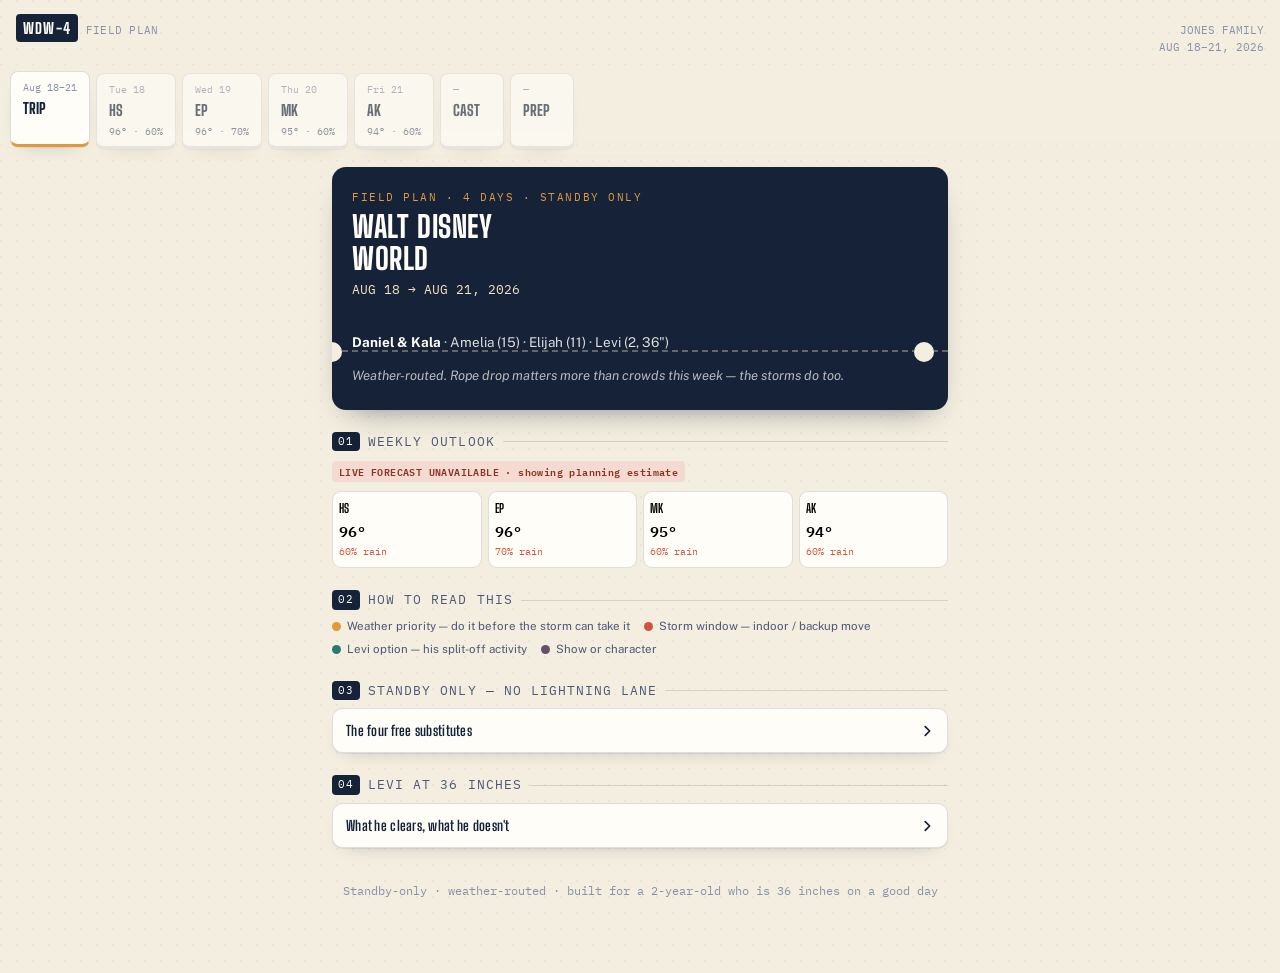
==== commit 185d3d2f: "Pull live weather forecast for the trip dates Fetches daily high temp and rain probability from Open" ====
--- a/wdw-field-plan.html
+++ b/wdw-field-plan.html
@@ -154,6 +154,17 @@
   .section-title .idx{ background:var(--ink); color:var(--paper-card); border-radius:4px; padding:2px 6px; font-size:10.5px; }
   .section-title::after{ content:""; flex:1; border-top:1px solid var(--line); }
 
+  /* ── Live weather status ─────────────────────────────────────── */
+  .wx-status{ margin-bottom:8px; }
+  .wx-tag{
+    font-family:'IBM Plex Mono'; font-size:10px; letter-spacing:0.04em; font-weight:600;
+    padding:3px 7px; border-radius:4px; display:inline-block;
+  }
+  .wx-tag.wx-live{ background:var(--teal-soft); color:#1D4E4A; }
+  .wx-tag.wx-fallback{ background:var(--coral-soft); color:#8C3423; }
+  .wx-tag.wx-loading{ background:var(--paper-deep); color:var(--ink-soft); }
+  .board .wx-tag{ background:rgba(246,228,194,0.16); color:var(--gold-soft); }
+
   /* ── Legend ───────────────────────────────────────────────────── */
   .legend{ display:flex; flex-wrap:wrap; gap:6px 14px; margin-bottom:6px; }
   .legend .item{ display:flex; align-items:center; gap:6px; font-size:11.5px; color:var(--ink-soft); }
@@ -334,7 +345,7 @@
    ══════════════════════════════════════════════════════════════════════ */
 const DAYS = [
   {
-    key:"tue", park:"Hollywood Studios", date:"Tue Aug 18", short:"HS",
+    key:"tue", iso:"2026-08-18", park:"Hollywood Studios", date:"Tue Aug 18", short:"HS",
     high:96, rain:60, stormNote:"Storms likely after 11 AM", eveningNote:"Storms likely before 11 PM — Fantasmic! at real risk",
     gates:"8:30 Early Entry · 9:00 Open", closeShow:"WWoA 9:00 PM · Fantasmic (late) 10:30 PM",
     boardNote:"Slinky Dog Dash is the only major ride here that closes for lightning. Rise of the Resistance is indoor and can wait. That's why the order below is inverted from the usual advice.",
@@ -378,7 +389,7 @@
     indoor:["Rise of the Resistance, Tower of Terror, Rock 'n' Roller Coaster, Millennium Falcon, Runaway Railway, Toy Story Mania, Star Tours — all fully indoor","Frozen Sing-Along, Disney Jr. Live, Walt Disney Presents, Disney Villains: Unfairly Ever After — seated, A/C shows that don't cancel for weather","Docking Bay 7 and ABC Commissary have real indoor seating; Woody's Lunch Box and Ronto Roasters are outdoor only","What you lose: Slinky Dog Dash — which is exactly why it's first at rope drop"],
   },
   {
-    key:"wed", park:"Epcot", date:"Wed Aug 19", short:"EP",
+    key:"wed", iso:"2026-08-19", park:"Epcot", date:"Wed Aug 19", short:"EP",
     high:96, rain:70, stormNote:"Storms likely after 8 AM — earliest onset of the week", eveningNote:"Storms mainly before 8 PM — decent odds Luminous runs",
     gates:"8:30 Early Entry · 9:00 Open", closeShow:"Luminous ~9:00 PM",
     boardNote:"Epcot is the best rain park at Disney World. Test Track is essentially the only ride that closes for lightning — everything else, including Guardians, keeps running.",
@@ -386,11 +397,12 @@
       {t:"7:45", title:"Depart for Epcot", tag:"logistics", d:"Highest rain chance of the week (70%) and the earliest storm onset (8 AM). Check radar before you leave."},
       {t:"8:30", title:"Rope drop: Test Track", tag:"weather", d:"<b>Weather priority.</b> Nearly the only Epcot ride that closes for lightning, and storms can start at 8. Save it for later and you'll probably lose it. 40\" req — Rider Switch."},
       {t:"9:00", title:"Guardians of the Galaxy: Cosmic Rewind", tag:"show", d:"Indoor and storm-proof — why it's second. Standby only, so don't let it slip past 9:15; this is the one Epcot line that climbs steeply once the park fills. 42\" req, Rider Switch."},
-      {t:"9:45", title:"Remy's Ratatouille Adventure", tag:"levi", d:"Indoor, no height req — Levi rides. Via the International Gateway path."},
-      {t:"10:30", title:"Frozen Ever After", tag:"levi", d:"Norway Pavilion, indoor, no height req. Levi's must-do — lines build fast."},
-      {t:"11:15", title:"Soarin' + Living with the Land", tag:"show", d:"Both in The Land pavilion — you're already sheltered. Soarin' is 40\", Rider Switch. Living with the Land is a usual walk-on."},
-      {t:"12:00", title:"Lunch: Sunshine Seasons", tag:"meal", d:"Inside The Land pavilion. Indoor, A/C, best variety at Epcot, and you're already standing in it."},
-      {t:"12:45", title:"Midday break", tag:"break", d:"Resort, A/C, nap for Levi."},
+      {t:"9:35", title:"Mission: SPACE", tag:"show", d:"Still in World Discovery, right next to Test Track and Guardians — no backtracking to grab it now. Fully indoor and storm-proof. 44\" req, Rider Switch. <b>Pick Green, not Orange</b> — Orange spins a real centrifuge and causes motion sickness in a lot of adults, let alone a first-timer; Green skips the spin and keeps the same visuals."},
+      {t:"10:10", title:"Remy's Ratatouille Adventure", tag:"levi", d:"Indoor, no height req — Levi rides. Via the International Gateway path."},
+      {t:"10:55", title:"Frozen Ever After", tag:"levi", d:"Norway Pavilion, indoor, no height req. Levi's must-do — lines build fast."},
+      {t:"11:40", title:"Soarin' + Living with the Land", tag:"show", d:"Both in The Land pavilion — you're already sheltered. Soarin' is 40\", Rider Switch. Living with the Land is a usual walk-on."},
+      {t:"12:25", title:"Lunch: Sunshine Seasons", tag:"meal", d:"Inside The Land pavilion. Indoor, A/C, best variety at Epcot, and you're already standing in it."},
+      {t:"1:00", title:"Midday break", tag:"break", d:"Resort, A/C, nap for Levi."},
       {t:"3:00", title:"Storm-proof indoor circuit", tag:"storm", d:"The Seas with Nemo → Turtle Talk with Crush (Levi talks to Crush!) → Spaceship Earth → Figment. All indoor, low wait, A/C."},
       {t:"4:30", title:"World Showcase, played indoors", tag:"storm", d:"Mexico is a full indoor pyramid — genuine rain sanctuary. China, American Adventure and France pavilion films are each a seated, A/C 15–20 minutes. <b>Amelia:</b> Belle meets at the France pavilion, in her blue village dress — check app for times."},
       {t:"6:00", title:"Dinner", tag:"meal", d:"Regal Eagle Smokehouse (American Adventure) or Connections Eatery — both indoor A/C."},
@@ -398,7 +410,7 @@
       {t:"8:35", title:"Stake out Luminous spot", tag:"show", d:"Lagoon railing — only 20–25 min needed, the lagoon spreads crowds out. Best spots: between the two gift shops at the World Showcase entrance, Japan Pavilion waterfront, or the UK/France bridge."},
       {t:"9:00", title:"Luminous: The Symphony of Us", tag:"show", d:"Fireworks, fountains, lasers over the lagoon. Decent odds tonight — storms forecast mainly before 8 PM."},
     ],
-    rideBig:["Guardians of the Galaxy: Cosmic Rewind — 42\", indoor coaster","Test Track — 40\", design & race your car","Soarin' — 40\", gentle and stunning"],
+    rideBig:["Guardians of the Galaxy: Cosmic Rewind — 42\", indoor coaster","Test Track — 40\", design & race your car","Mission: SPACE — 44\", space launch simulator (ride Green, not Orange)","Soarin' — 40\", gentle and stunning"],
     rideLevi:["Remy's Ratatouille Adventure — no height req","Frozen Ever After — no height req, his must-do","Gran Fiesta Tour (Mexico) — slow boat, no height req","Spaceship Earth — slow, A/C, great reset ride","Turtle Talk with Crush — he gets to talk to Crush"],
     dining:[
       {meal:"Lunch",place:"Sunshine Seasons",note:"Rotisserie chicken, grain bowls, sushi — indoor A/C",price:"$11–16"},
@@ -411,10 +423,10 @@
       {when:"Rest of day",big:"Rides, World Showcase, food",levi:"Skip the rest — Epcot's character strength is princesses in the pavilions. Turtle Talk and Gran Fiesta Tour do more for him than a line."},
     ],
     show:{name:"Luminous: The Symphony of Us",loc:"World Showcase Lagoon",detail:"Fireworks, fountains, lasers, original score. Best spot is the lagoon railing between the two gift shops at the World Showcase entrance. Only 20–25 min early needed — lagoon is large, crowd spreads out much more than Magic Kingdom.",risk:"Moderate — storms forecast mainly before 8 PM, so odds favor a clean show."},
-    indoor:["Guardians, Soarin', Frozen Ever After, Remy's, Spaceship Earth, Living with the Land, The Seas with Nemo, Gran Fiesta Tour — all storm-proof","The pavilion films (Impressions de France, Canada Far and Wide, Reflections of China, American Adventure) are 15–20 min, seated, A/C, rarely a wait","Turtle Talk with Crush is the single best indoor thing for a toddler here","Mexico's entire pavilion is indoors — boat ride, shops, restaurants under one roof","What you lose: Test Track — which is why it's first at rope drop"],
+    indoor:["Guardians, Soarin', Mission: SPACE, Frozen Ever After, Remy's, Spaceship Earth, Living with the Land, The Seas with Nemo, Gran Fiesta Tour — all storm-proof","The pavilion films (Impressions de France, Canada Far and Wide, Reflections of China, American Adventure) are 15–20 min, seated, A/C, rarely a wait","Turtle Talk with Crush is the single best indoor thing for a toddler here","Mexico's entire pavilion is indoors — boat ride, shops, restaurants under one roof","What you lose: Test Track — which is why it's first at rope drop"],
   },
   {
-    key:"thu", park:"Magic Kingdom", date:"Thu Aug 20", short:"MK",
+    key:"thu", iso:"2026-08-20", park:"Magic Kingdom", date:"Thu Aug 20", short:"MK",
     high:95, rain:60, stormNote:"Storms likely after 2 PM — driest morning of the trip", eveningNote:"Storms mainly before 8 PM — good odds for fireworks",
     gates:"8:30 Early Entry · 9:00 Open", closeShow:"Happily Ever After 9:00 PM",
     boardNote:"Magic Kingdom loses more rides to lightning than any other park — about 7. Lucky alignment: this is also your driest morning. Front-load every outdoor ride before 2 PM.",
@@ -451,7 +463,7 @@
     indoor:["Haunted Mansion, Pirates, Peter Pan, small world, Winnie the Pooh, Little Mermaid, Space Mountain, Buzz Lightyear — all storm-proof; TRON usually keeps running too","Mickey's PhilharMagic, Enchanted Tales with Belle, Monsters Inc. Laugh Floor, Country Bears, Carousel of Progress — seated indoor shows","Columbia Harbour House (go upstairs), Cosmic Ray's, Pinocchio Village Haus — real indoor A/C seating","What you lose after 2 PM: Seven Dwarfs, Big Thunder, Dumbo, Barnstormer, often Tiana's — all scheduled before 2 for exactly that reason"],
   },
   {
-    key:"fri", park:"Animal Kingdom", date:"Fri Aug 21", short:"AK",
+    key:"fri", iso:"2026-08-21", park:"Animal Kingdom", date:"Fri Aug 21", short:"AK",
     high:94, rain:60, stormNote:"Storms likely — no clear dry window given", eveningNote:"Storms likely into the night",
     gates:"8:30 Early Entry · 9:00 Open", closeShow:"Tree of Life Awakenings at dusk (check close time)",
     boardNote:"Your hardest weather day. No clean dry window, and Animal Kingdom has the thinnest indoor bench of any park. Go in with backups already picked.",
@@ -487,6 +499,41 @@
   },
 ];
 
+/* ══════════════════════════════════════════════════════════════════════
+   LIVE WEATHER — Open-Meteo, no key required, CORS-open
+   ══════════════════════════════════════════════════════════════════════ */
+const WX_LAT = 28.3852, WX_LON = -81.5639; // Walt Disney World
+let wxStatus = { state:"loading", updated:null }; // loading | live | fallback
+
+function dayHigh(day){ return day.liveHigh ?? day.high; }
+function dayRain(day){ return day.liveRain ?? day.rain; }
+
+async function fetchLiveWeather(){
+  try{
+    const url = `https://api.open-meteo.com/v1/forecast?latitude=${WX_LAT}&longitude=${WX_LON}`
+      + `&daily=temperature_2m_max,precipitation_probability_max&temperature_unit=fahrenheit`
+      + `&timezone=America%2FNew_York&forecast_days=16`;
+    const res = await fetch(url);
+    if(!res.ok) throw new Error(`weather fetch failed: ${res.status}`);
+    const data = await res.json();
+    const rowByDate = {};
+    data.daily.time.forEach((iso,i)=>{ rowByDate[iso] = i; });
+    let matched = 0;
+    DAYS.forEach(day=>{
+      const i = rowByDate[day.iso];
+      if(i===undefined) return;
+      day.liveHigh = Math.round(data.daily.temperature_2m_max[i]);
+      day.liveRain = Math.round(data.daily.precipitation_probability_max[i]);
+      matched++;
+    });
+    wxStatus = matched>0 ? { state:"live", updated:new Date() } : { state:"fallback", updated:null };
+  }catch(e){
+    console.error("live weather unavailable, using planning estimates", e);
+    wxStatus = { state:"fallback", updated:null };
+  }
+  renderAll();
+}
+
 const CHAR_LEVI = [
   {who:"Disney Jr.",where:"Hollywood Studios — Mickey Mouse Clubhouse Live! show, plus the Disney Jr. Zone (opened May 2026)",note:"Best character value of the trip. A real interactive show, not a photo line."},
   {who:"Toy Story",where:"Woody & Jessie in Toy Story Land; Buzz near the land entrance, left side, across from Roundup Rodeo BBQ",note:"Toy Story Mania has no height req, so Levi rides it too."},
@@ -515,7 +562,7 @@
   {h:'38"', clear:false, r:"Seven Dwarfs Mine Train, Slinky Dog Dash, Kali River Rapids — Levi is 2\" short. Rider Switch on all three."},
   {h:'40"', clear:false, r:"Test Track, Soarin', Tower of Terror, Big Thunder, Tiana's Bayou Adventure"},
   {h:'42"', clear:false, r:"Guardians of the Galaxy: Cosmic Rewind"},
-  {h:'44"', clear:false, r:"Space Mountain, Expedition Everest, Avatar Flight of Passage"},
+  {h:'44"', clear:false, r:"Space Mountain, Expedition Everest, Avatar Flight of Passage, Mission: SPACE"},
   {h:'48"', clear:false, r:"TRON Lightcycle/Run, Rock 'n' Roller Coaster"},
 ];
 
@@ -570,17 +617,26 @@
                  {key:'characters', label:'CAST', short:'★'}, {key:'prep', label:'PREP', short:'✓'}];
   tabs.innerHTML = items.map(it=>{
     const day = it.day;
-    const temp = day ? `${day.high}°` : '';
+    const temp = day ? `${dayHigh(day)}°` : '';
     const dateShort = day ? day.date.split(' ')[0]+' '+day.date.split(' ')[2] : (it.key==='overview'?'Aug 18–21':'—');
     return `<div class="stub" data-key="${it.key}" data-active="${active===it.key}">
       <span class="d">${dateShort}</span>
       <span class="p">${it.label}</span>
-      ${day?`<span class="tempchip">${temp} · ${day.rain}%</span>`:''}
+      ${day?`<span class="tempchip">${temp} · ${dayRain(day)}%</span>`:''}
     </div>`;
   }).join('');
   tabs.querySelectorAll('.stub').forEach(el=>{
     el.addEventListener('click', ()=>{ active = el.dataset.key; location.hash = active; renderAll(); window.scrollTo({top:0,behavior:'smooth'}); });
   });
+}
+
+function wxStatusLine(){
+  if(wxStatus.state==="loading") return `<span class="wx-tag wx-loading">FETCHING LIVE FORECAST…</span>`;
+  if(wxStatus.state==="live"){
+    const t = wxStatus.updated.toLocaleTimeString('en-US',{hour:'numeric',minute:'2-digit'});
+    return `<span class="wx-tag wx-live">LIVE FORECAST · updated ${t}</span>`;
+  }
+  return `<span class="wx-tag wx-fallback">LIVE FORECAST UNAVAILABLE · showing planning estimate</span>`;
 }
 
 function chip(tag){
@@ -603,12 +659,13 @@
     </div>
 
     <div class="section-title"><span class="idx">01</span>Weekly outlook</div>
+    <div class="wx-status">${wxStatusLine()}</div>
     <div class="outlook">
       ${DAYS.map(d=>`
         <button data-jump="${d.key}">
           <div class="p">${d.short}</div>
-          <div class="t">${d.high}°</div>
-          <div class="r">${d.rain}% rain</div>
+          <div class="t">${dayHigh(d)}°</div>
+          <div class="r">${dayRain(d)}% rain</div>
         </button>
       `).join('')}
     </div>
@@ -661,12 +718,12 @@
     <div class="board">
       <span class="tag">CONDITIONS</span>
       <div class="board-grid">
-        <div class="cell"><div class="k">High</div><div class="v">${day.high}°F</div></div>
-        <div class="cell"><div class="k">Rain chance</div><div class="v">${day.rain}%</div></div>
+        <div class="cell"><div class="k">High</div><div class="v">${dayHigh(day)}°F</div></div>
+        <div class="cell"><div class="k">Rain chance</div><div class="v">${dayRain(day)}%</div></div>
         <div class="cell"><div class="k">Gates</div><div class="v" style="font-size:12.5px;">${day.gates}</div></div>
         <div class="cell"><div class="k">Evening</div><div class="v" style="font-size:12.5px;">${day.closeShow}</div></div>
       </div>
-      <div class="board-note"><b>Storm timing:</b> ${day.stormNote}. ${day.eveningNote}.<br><br>${day.boardNote}</div>
+      <div class="board-note">${wxStatusLine()}<br><br><b>Storm timing:</b> ${day.stormNote}. ${day.eveningNote}.<br><br>${day.boardNote}</div>
     </div>
 
     <div class="section-title"><span class="idx">RUN</span>Timeline</div>
@@ -878,6 +935,7 @@
   if(h && (h==='overview'||h==='characters'||h==='prep'||DAYS.some(d=>d.key===h))) active = h;
   await loadChecked();
   renderAll();
+  fetchLiveWeather(); // re-renders once live data (or fallback) resolves
 })();
 window.addEventListener('hashchange', ()=>{
   const h = location.hash.replace('#','');
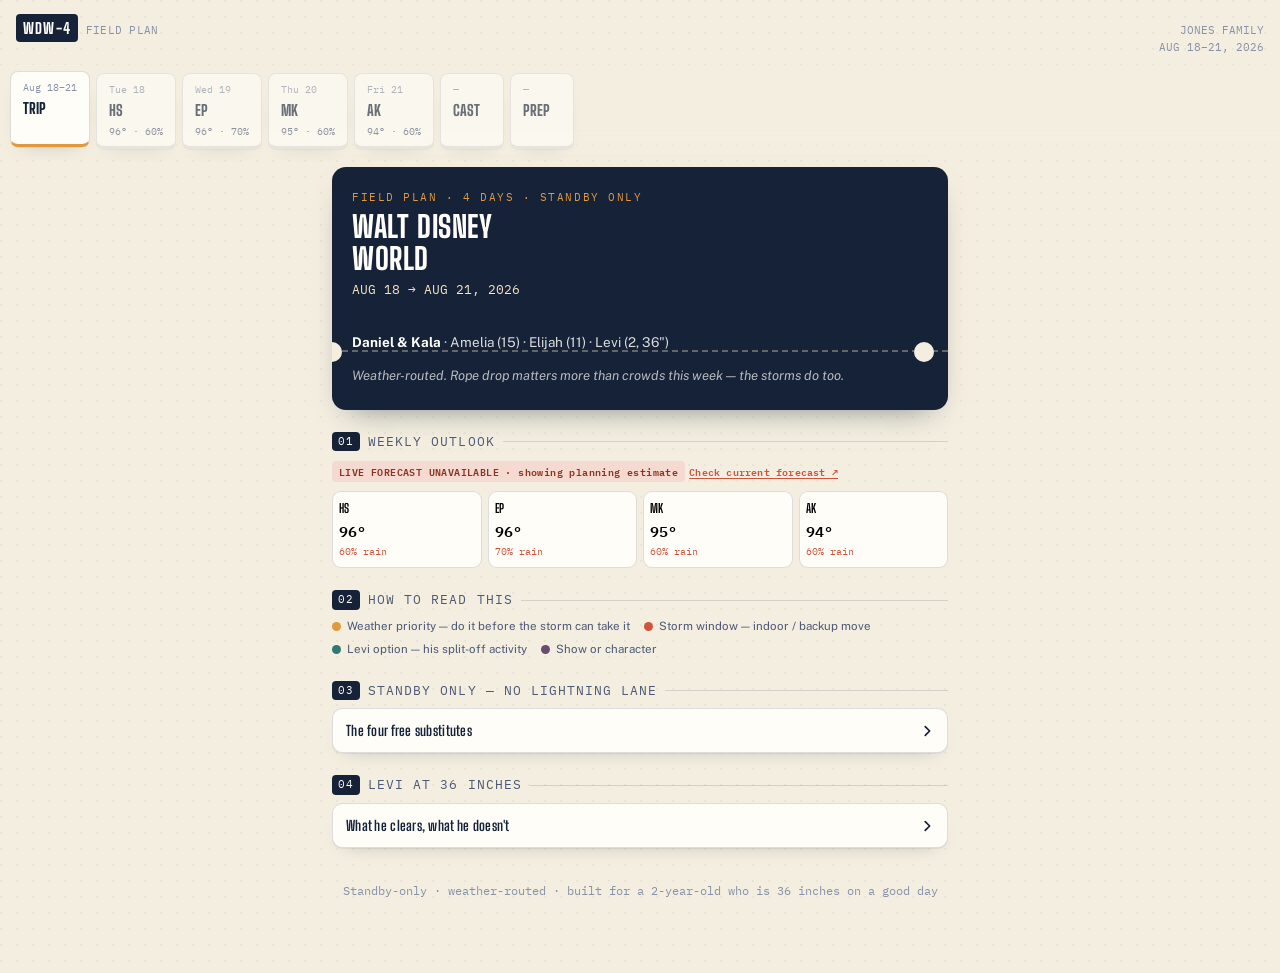
==== commit 76943de5: "Add manual weather link when live fetch is unavailable When the Open-Meteo fetch fails, the status b" ====
--- a/wdw-field-plan.html
+++ b/wdw-field-plan.html
@@ -164,6 +164,11 @@
   .wx-tag.wx-fallback{ background:var(--coral-soft); color:#8C3423; }
   .wx-tag.wx-loading{ background:var(--paper-deep); color:var(--ink-soft); }
   .board .wx-tag{ background:rgba(246,228,194,0.16); color:var(--gold-soft); }
+  .wx-link{
+    font-family:'IBM Plex Mono'; font-size:10px; font-weight:600; letter-spacing:0.02em;
+    color:var(--coral); text-decoration:underline; text-underline-offset:2px;
+  }
+  .board .wx-link{ color:var(--gold-soft); }
 
   /* ── Legend ───────────────────────────────────────────────────── */
   .legend{ display:flex; flex-wrap:wrap; gap:6px 14px; margin-bottom:6px; }
@@ -636,7 +641,9 @@
     const t = wxStatus.updated.toLocaleTimeString('en-US',{hour:'numeric',minute:'2-digit'});
     return `<span class="wx-tag wx-live">LIVE FORECAST · updated ${t}</span>`;
   }
-  return `<span class="wx-tag wx-fallback">LIVE FORECAST UNAVAILABLE · showing planning estimate</span>`;
+  const nws = `https://forecast.weather.gov/MapClick.php?lat=${WX_LAT}&lon=${WX_LON}`;
+  return `<span class="wx-tag wx-fallback">LIVE FORECAST UNAVAILABLE · showing planning estimate</span> `
+    + `<a class="wx-link" href="${nws}" target="_blank" rel="noopener">Check current forecast ↗</a>`;
 }
 
 function chip(tag){
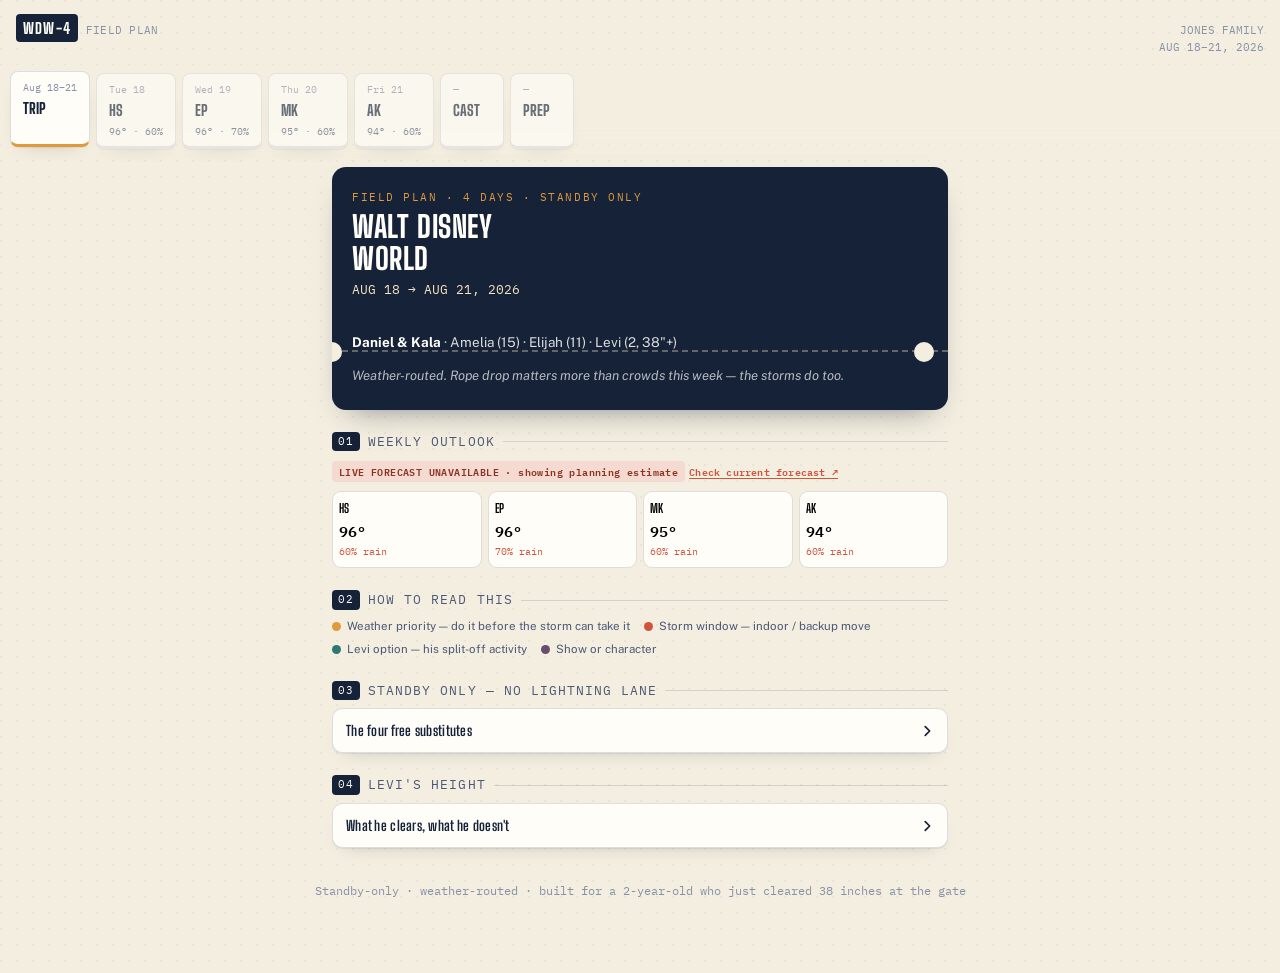
==== commit e255ff6a: "Update Levi's height: he clears 38" now Remeasured at the Slinky Dog Dash entrance Tuesday morning —" ====
--- a/wdw-field-plan.html
+++ b/wdw-field-plan.html
@@ -333,7 +333,7 @@
 
 <main id="main"></main>
 
-<footer>Standby-only · weather-routed · built for a 2-year-old who is 36 inches on a good day</footer>
+<footer>Standby-only · weather-routed · built for a 2-year-old who just cleared 38 inches at the gate</footer>
 
 <script>
 /* ══════════════════════════════════════════════════════════════════════
@@ -356,7 +356,7 @@
     boardNote:"Slinky Dog Dash is the only major ride here that closes for lightning. Rise of the Resistance is indoor and can wait. That's why the order below is inverted from the usual advice.",
     timeline:[
       {t:"7:45", title:"Depart for the park", tag:"logistics", d:"Target arrival 8:15. Sunscreen on Levi, stroller rain cover ON, ponchos ×5, frozen water bottles, portable charger."},
-      {t:"8:30", title:"Rope drop: Slinky Dog Dash", tag:"weather", d:"<b>Weather priority.</b> The only major HS ride that closes for lightning, and storms start at 11. Bank it first. 38\" req — Levi is 36\", so Rider Switch."},
+      {t:"8:30", title:"Rope drop: Slinky Dog Dash", tag:"weather", d:"<b>Weather priority.</b> The only major HS ride that closes for lightning, and storms start at 11. Bank it first. 38\" req — <b>Levi cleared it at the entrance stanchion</b>, so no Rider Switch needed: the whole family rides together, first coaster of the trip for him."},
       {t:"9:00", title:"Rise of the Resistance", tag:"show", d:"Fully indoor, storm-proof — exactly why it's second today, not first. Levi crew: Buzz Lightyear meet near the Toy Story Land entrance, then Toy Story Mania (no height req, Levi rides)."},
       {t:"9:45", title:"Millennium Falcon: Smugglers Run", tag:"show", d:"Indoor, whole family, interactive. Rider Switch as needed."},
       {t:"10:30", title:"Last dry window — go outdoors", tag:"weather", d:"Alien Swirling Saucers for Levi (32\" — he clears it). Toy Story Land photos, Galaxy's Edge walk. Do the outdoor things now, before 11."},
@@ -377,15 +377,15 @@
       {t:"10:00", title:"Walk to the amphitheater", tag:"logistics", d:"Hollywood Hills Amphitheater. Find seats — center sections, a few rows back."},
       {t:"10:30", title:"Fantasmic! — late show", tag:"storm", d:"<b>Confirm this is actually on the schedule</b> when you check the app that morning — second Fantasmic shows have generally run Friday/Saturday only this time of year, and the 18th is a Tuesday. If only one show runs tonight, it's most likely at 9:00, overlapping WWoA — pick one if so. Villain scenes are dark and loud — hold Levi close. A 10:30 show puts you exiting past 11 PM."},
     ],
-    rideBig:["Rise of the Resistance — the crown jewel, indoor","Slinky Dog Dash — 38\", go at rope drop","Tower of Terror — 40\", randomized drops","Rock 'n' Roller Coaster (Muppets) — 48\", inversions","Millennium Falcon — whole family, interactive"],
-    rideLevi:["Runaway Railway — no height req, trackless","Toy Story Mania — no height req, shooting game","Alien Swirling Saucers — 32\", he clears it","Disney Jr. Live — built for preschoolers","Frozen Sing-Along — A/C, songs, all ages"],
+    rideBig:["Rise of the Resistance — the crown jewel, indoor","Slinky Dog Dash — 38\", go at rope drop, Levi rides too now","Tower of Terror — 40\", randomized drops","Rock 'n' Roller Coaster (Muppets) — 48\", inversions","Millennium Falcon — whole family, interactive"],
+    rideLevi:["Slinky Dog Dash — 38\", he clears it now, first coaster of the trip","Runaway Railway — no height req, trackless","Toy Story Mania — no height req, shooting game","Alien Swirling Saucers — 32\", he clears it","Disney Jr. Live — built for preschoolers","Frozen Sing-Along — A/C, songs, all ages"],
     dining:[
       {meal:"Lunch",place:"Docking Bay 7",note:"Fried chicken Tip Yip — indoor A/C, storm-safe",price:"$13–18"},
       {meal:"Snack",place:"Ronto Roasters",note:"Ronto Wrap, warm pork in pita",price:"$10–12"},
       {meal:"Dinner",place:"ABC Commissary",note:"Buffalo chicken grilled cheese, tacos — indoor",price:"$11–16"},
     ],
     leviSplit:[
-      {when:"8:30–9:00",big:"Slinky Dog Dash",levi:"Buzz Lightyear meet, Toy Story Land entrance — shortest wait of the day right now"},
+      {when:"8:30–9:00",big:"Slinky Dog Dash",levi:"No split — he cleared 38\" at the entrance, so all five of you ride together. Buzz Lightyear meet moved to the Rise of the Resistance slot instead."},
       {when:"9:00–9:45",big:"Rise of the Resistance",levi:"Woody & Jessie, then Toy Story Mania — he rides this one himself"},
       {when:"12:15–12:45",big:"Tower of Terror",levi:"Red Carpet Dreams — Sorcerer Mickey & Minnie, indoor storm shelter"},
       {when:"5:30–6:15",big:"Free time / re-rides",levi:"Disney Jr. Live! — don't skip this one"},
@@ -437,7 +437,7 @@
     boardNote:"Magic Kingdom loses more rides to lightning than any other park — about 7. Lucky alignment: this is also your driest morning. Front-load every outdoor ride before 2 PM.",
     timeline:[
       {t:"7:15", title:"Depart — earliest day", tag:"logistics", d:"Sneakers on Levi — Disney measures with shoes on, and Barnstormer is 35\" with only 1\" of margin for him. Grab free earplugs at City Hall on the way in."},
-      {t:"8:30", title:"Seven Dwarfs Mine Train, then Peter Pan", tag:"weather", d:"Longest line in the park AND outdoor (closes in lightning) — highest-value 15 minutes of the trip. 38\" req, Rider Switch for Levi. Peter Pan immediately after saves 40–70 min later."},
+      {t:"8:30", title:"Seven Dwarfs Mine Train, then Peter Pan", tag:"weather", d:"Longest line in the park AND outdoor (closes in lightning) — highest-value 15 minutes of the trip. 38\" req — Levi's in now, whole family rides together. Peter Pan immediately after saves 40–70 min later."},
       {t:"9:00", title:"Dumbo + The Barnstormer", tag:"weather", d:"At 36\", Levi clears Barnstormer — his first real roller coaster. Both close in lightning, so bank them now before the window shuts."},
       {t:"9:40", title:"Tiana's Bayou Adventure", tag:"weather", d:"Outdoor drop, frequently closes in storms. Do it dry."},
       {t:"10:20", title:"Big Thunder + Jungle Cruise", tag:"show", d:"40\" on Big Thunder — confirm it's operating. Jungle Cruise is whole-family, no height req."},
@@ -451,15 +451,15 @@
       {t:"7:30", title:"Ice cream, then claim your spot", tag:"levi", d:"Plaza Ice Cream Parlor on Main Street, then into the Hub in front of Cinderella Castle."},
       {t:"9:00", title:"Happily Ever After", tag:"show", d:"The Hub for the full projection experience. Earplugs on Levi — finale exceeds 120 dB. Easier-exit option: near the train station at the park's front. Exit fast via Tomorrowland or Adventureland side paths."},
     ],
-    rideBig:["Seven Dwarfs Mine Train — 38\", rope drop essential","TRON Lightcycle/Run — 48\", the tricky one without a pass","Space Mountain — 44\", classic","Big Thunder Mountain — 40\", if operating"],
-    rideLevi:["The Barnstormer — 35\", HE CLEARS THIS, first coaster","Dumbo the Flying Elephant — no height req, his must-do","Peter Pan's Flight — no height req, long lines all day","it's a small world — no height req, calm reset","Winnie the Pooh — no height req","Little Mermaid — no height req","Jungle Cruise — no height req, whole family"],
+    rideBig:["Seven Dwarfs Mine Train — 38\", rope drop essential, Levi rides too now","TRON Lightcycle/Run — 48\", the tricky one without a pass","Space Mountain — 44\", classic","Big Thunder Mountain — 40\", if operating"],
+    rideLevi:["Seven Dwarfs Mine Train — 38\", he clears it now, at rope drop with everyone","The Barnstormer — 35\", his first coaster of the trip was actually Tuesday","Dumbo the Flying Elephant — no height req, his must-do","Peter Pan's Flight — no height req, long lines all day","it's a small world — no height req, calm reset","Winnie the Pooh — no height req","Little Mermaid — no height req","Jungle Cruise — no height req, whole family"],
     dining:[
       {meal:"Lunch",place:"Columbia Harbour House",note:"Clam chowder, lobster roll — go upstairs, indoor A/C",price:"$12–17"},
       {meal:"Dinner",place:"Cosmic Ray's Starlight Cafe",note:"Large indoor seating, huge menu",price:"$11–15"},
       {meal:"Treat",place:"Plaza Ice Cream Parlor",note:"Sundaes on Main Street — pre-fireworks tradition",price:"$6–9"},
     ],
     leviSplit:[
-      {when:"8:30–9:00",big:"Seven Dwarfs at Early Entry",levi:"Peter Pan's Flight with the other adult — save meets for the afternoon"},
+      {when:"8:30–9:00",big:"Seven Dwarfs at Early Entry",levi:"No split — he clears 38\" now, so he rides Seven Dwarfs with everyone, then straight into Peter Pan as one group"},
       {when:"11:10–12:10",big:"TRON + Space Mountain",levi:"Pete's Silly Sideshow — Donald, Daisy, Goofy, Minnie in one building (confirm it's open, has been slated for refurb)"},
       {when:"3:00 PM",big:"Everyone together",levi:"Festival of Fantasy Parade — a dozen characters, zero queue"},
       {when:"3:30–5:00",big:"Indoor storm circuit",levi:"The Thotful Spot — Pooh & Tigger together, right beside the ride you're already riding"},
@@ -477,7 +477,7 @@
       {t:"8:30", title:"Kilimanjaro Safaris first", tag:"weather", d:"Animals are genuinely active only in the early cool. This is the one thing you can't replicate later. Stroller rolls right through the queue."},
       {t:"9:15", title:"Avatar: Flight of Passage", tag:"weather", d:"Moved to the morning because you're standby-only — the longest line at AK and it climbs all day. 44\" req, Rider Switch. Levi rides Na'vi River Journey this afternoon instead."},
       {t:"10:00", title:"Gorilla Falls Exploration Trail", tag:"levi", d:"Outdoor walking trail, no wait, animals still active."},
-      {t:"10:40", title:"Expedition Everest + Kali River Rapids", tag:"weather", d:"The only two AK rides that close for lightning. Do them now. Kali soaks you — today that's a feature."},
+      {t:"10:40", title:"Kali River Rapids, then Expedition Everest", tag:"weather", d:"The only two AK rides that close for lightning. Do them now. Kali is 38\" — Levi's in, whole family rides, and it soaks you (today that's a feature). Everest is still 44\", so Rider Switch there — he hasn't cleared that tier yet."},
       {t:"11:40", title:"Maharajah Jungle Trek", tag:"levi", d:"Tigers, bats, exotic birds. Outdoor trail, no wait, easy pace."},
       {t:"11:45", title:"Lunch: Satu'li Canteen", tag:"meal", d:"Pandora, indoor A/C, customizable bowls. Flame Tree Barbecue is outdoor-only — a poor pick in a downpour."},
       {t:"12:30", title:"Midday break", tag:"break", d:"Resort, A/C, nap for Levi."},
@@ -488,15 +488,16 @@
       {t:"6:15", title:"Rafiki's Planet Watch + Bluey's Wild World", tag:"levi", d:"Train to indoor Conservation Station. Bluey's Wild World play space — for a 2-year-old, may land harder than any character line all week."},
       {t:"8:00", title:"Tree of Life Awakenings", tag:"show", d:"Discovery Island, in front of the Tree. Runs every 10 min until close — nothing to stake out. Light rain won't stop it. Find animals carved into the trunk with Levi while you wait — there are 325."},
     ],
-    rideBig:["Avatar: Flight of Passage — 44\", the standout of the trip","Expedition Everest — 44\", thrilling backward coaster","Kali River Rapids — 38\", soaks you (bring the bag)"],
-    rideLevi:["Na'vi River Journey — no height req, calm and beautiful","Kilimanjaro Safaris — no height req, stroller-friendly queue","Gorilla Falls Trail — no wait, free-roaming","Maharajah Jungle Trek — no wait, tigers and birds","Bluey's Wild World — play space, not a queue"],
+    rideBig:["Avatar: Flight of Passage — 44\", the standout of the trip","Expedition Everest — 44\", thrilling backward coaster, still Rider Switch for Levi","Kali River Rapids — 38\", soaks you (bring the bag), Levi rides too now"],
+    rideLevi:["Kali River Rapids — 38\", he clears it now, bring the dry bag for him too","Na'vi River Journey — no height req, calm and beautiful","Kilimanjaro Safaris — no height req, stroller-friendly queue","Gorilla Falls Trail — no wait, free-roaming","Maharajah Jungle Trek — no wait, tigers and birds","Bluey's Wild World — play space, not a queue"],
     dining:[
       {meal:"Lunch",place:"Satu'li Canteen",note:"Customizable bowls — indoor A/C, best food at AK",price:"$14–19"},
       {meal:"Snack",place:"Harambe Market",note:"Grilled corn, chicken skewers — hidden gem",price:"$10–14"},
       {meal:"Dinner",place:"Pizzafari",note:"Indoor A/C, discovery island",price:"$12–16"},
     ],
     leviSplit:[
-      {when:"10:40–11:40",big:"Everest + Kali River Rapids",levi:"Adventurers Outpost — Mickey AND Minnie together, indoor, best single character stop of the trip"},
+      {when:"10:40–11:10",big:"Kali River Rapids",levi:"No split — he clears 38\" now, rides with the family and gets soaked with everyone else"},
+      {when:"11:10–11:40",big:"Expedition Everest (still 44\")",levi:"Adventurers Outpost — Mickey AND Minnie together, indoor, best single character stop of the trip"},
       {when:"6:15–7:30",big:"Already together",levi:"Bluey's Wild World, already on the plan"},
     ],
     show:{name:"Tree of Life Awakenings",loc:"Discovery Island, in front of the Tree",detail:"Multiple 3–4 min projection shows rotate every 10 minutes once dark — no staking out. Just wander over at dusk. Quietest, most serene close of the whole trip.",risk:"Rain-tolerant, but only runs in darkness — confirm the park's closing time isn't earlier than dusk."},
@@ -564,7 +565,7 @@
   {h:"No req", clear:true, r:"Runaway Railway, Toy Story Mania, Frozen Ever After, Remy's, Dumbo, Peter Pan, small world, Pooh, Little Mermaid, Kilimanjaro Safaris, Na'vi River Journey, Jungle Cruise, Haunted Mansion, Spaceship Earth"},
   {h:'32"', clear:true, r:"Alien Swirling Saucers (HS)"},
   {h:'35"', clear:true, r:"The Barnstormer (MK) — Levi clears this by 1\". His first coaster."},
-  {h:'38"', clear:false, r:"Seven Dwarfs Mine Train, Slinky Dog Dash, Kali River Rapids — Levi is 2\" short. Rider Switch on all three."},
+  {h:'38"', clear:true, r:"Seven Dwarfs Mine Train, Slinky Dog Dash, Kali River Rapids — remeasured Tuesday at the Slinky Dog Dash stanchion, he clears all three now. No more Rider Switch on this tier."},
   {h:'40"', clear:false, r:"Test Track, Soarin', Tower of Terror, Big Thunder, Tiana's Bayou Adventure"},
   {h:'42"', clear:false, r:"Guardians of the Galaxy: Cosmic Rewind"},
   {h:'44"', clear:false, r:"Space Mountain, Expedition Everest, Avatar Flight of Passage, Mission: SPACE"},
@@ -585,7 +586,7 @@
   ]},
   {cat:"For Levi", items:[
     {id:"stroller", label:"Stroller with recline"},
-    {id:"sneakers", label:"Sneakers, not sandals — Barnstormer needs every inch (36\" vs 35\" req)"},
+    {id:"sneakers", label:"Sneakers, not sandals — he's over 38\" now but still worth every extra fraction at the height stanchions"},
     {id:"change", label:"Full change of clothes + dry socks"},
     {id:"earplugs", label:"Grab free earplugs at City Hall Thursday morning"},
   ]},
@@ -661,7 +662,7 @@
       <div class="eyebrow">FIELD PLAN · 4 DAYS · STANDBY ONLY</div>
       <h1>Walt Disney<br>World</h1>
       <div class="dates">AUG 18 → AUG 21, 2026</div>
-      <div class="party"><b>Daniel & Kala</b> · Amelia (15) · Elijah (11) · Levi (2, 36")</div>
+      <div class="party"><b>Daniel & Kala</b> · Amelia (15) · Elijah (11) · Levi (2, 38"+)</div>
       <div class="tagline">Weather-routed. Rope drop matters more than crowds this week — the storms do too.</div>
     </div>
 
@@ -699,13 +700,14 @@
       </div>
     </details>
 
-    <div class="section-title"><span class="idx">04</span>Levi at 36 inches</div>
+    <div class="section-title"><span class="idx">04</span>Levi's height</div>
     <details class="folder">
       <summary><span>What he clears, what he doesn't</span>${ICON.chev}</summary>
       <div class="inner">
-        <p><b>Clears:</b> The Barnstormer (35") and Alien Swirling Saucers (32") — his first real coaster is Thursday morning.</p>
-        <p><b>Misses by 2":</b> Seven Dwarfs Mine Train, Slinky Dog Dash, Kali River Rapids (all 38"). Not borderline — Rider Switch, don't hope.</p>
-        <p><b>Disney measures with shoes on.</b> Sneakers, not sandals, especially Thursday.</p>
+        <p><b>Update, Tuesday morning:</b> remeasured at the Slinky Dog Dash entrance stanchion — he's over 38", not 36". The whole 38" tier is open: Seven Dwarfs Mine Train, Slinky Dog Dash, Kali River Rapids. Rider Switch is no longer needed on any of these — the family rides together.</p>
+        <p><b>Still clears on his own:</b> The Barnstormer (35") and Alien Swirling Saucers (32").</p>
+        <p><b>Still short of:</b> the 40" tier (Test Track, Soarin', Tower of Terror, Big Thunder, Tiana's) and up (42"/44"/48"). Keep Rider Switch plans for those.</p>
+        <p><b>Disney measures with shoes on</b> — worth a spot-check at each park's entrance, since growth spurts happen mid-trip too.</p>
         <p>Full height chart is in the Prep tab.</p>
       </div>
     </details>
@@ -856,7 +858,7 @@
     <div class="hgrid">
       ${HEIGHTS.map(h=>`<div class="hrow ${h.clear?'clear':''}"><span class="h">${h.h}</span><span class="r">${h.r}</span></div>`).join('')}
     </div>
-    <p style="font-size:11.5px; color:var(--ink-faint); margin:6px 0 20px;">Green rows = Levi clears at 36". Everything else is Rider Switch.</p>
+    <p style="font-size:11.5px; color:var(--ink-faint); margin:6px 0 20px;">Green rows = Levi clears at 38"+ (remeasured Tuesday). Everything else is still Rider Switch.</p>
 
     <div class="section-title"><span class="idx">✓</span>Packing checklist</div>
     <div class="pack-progress">
